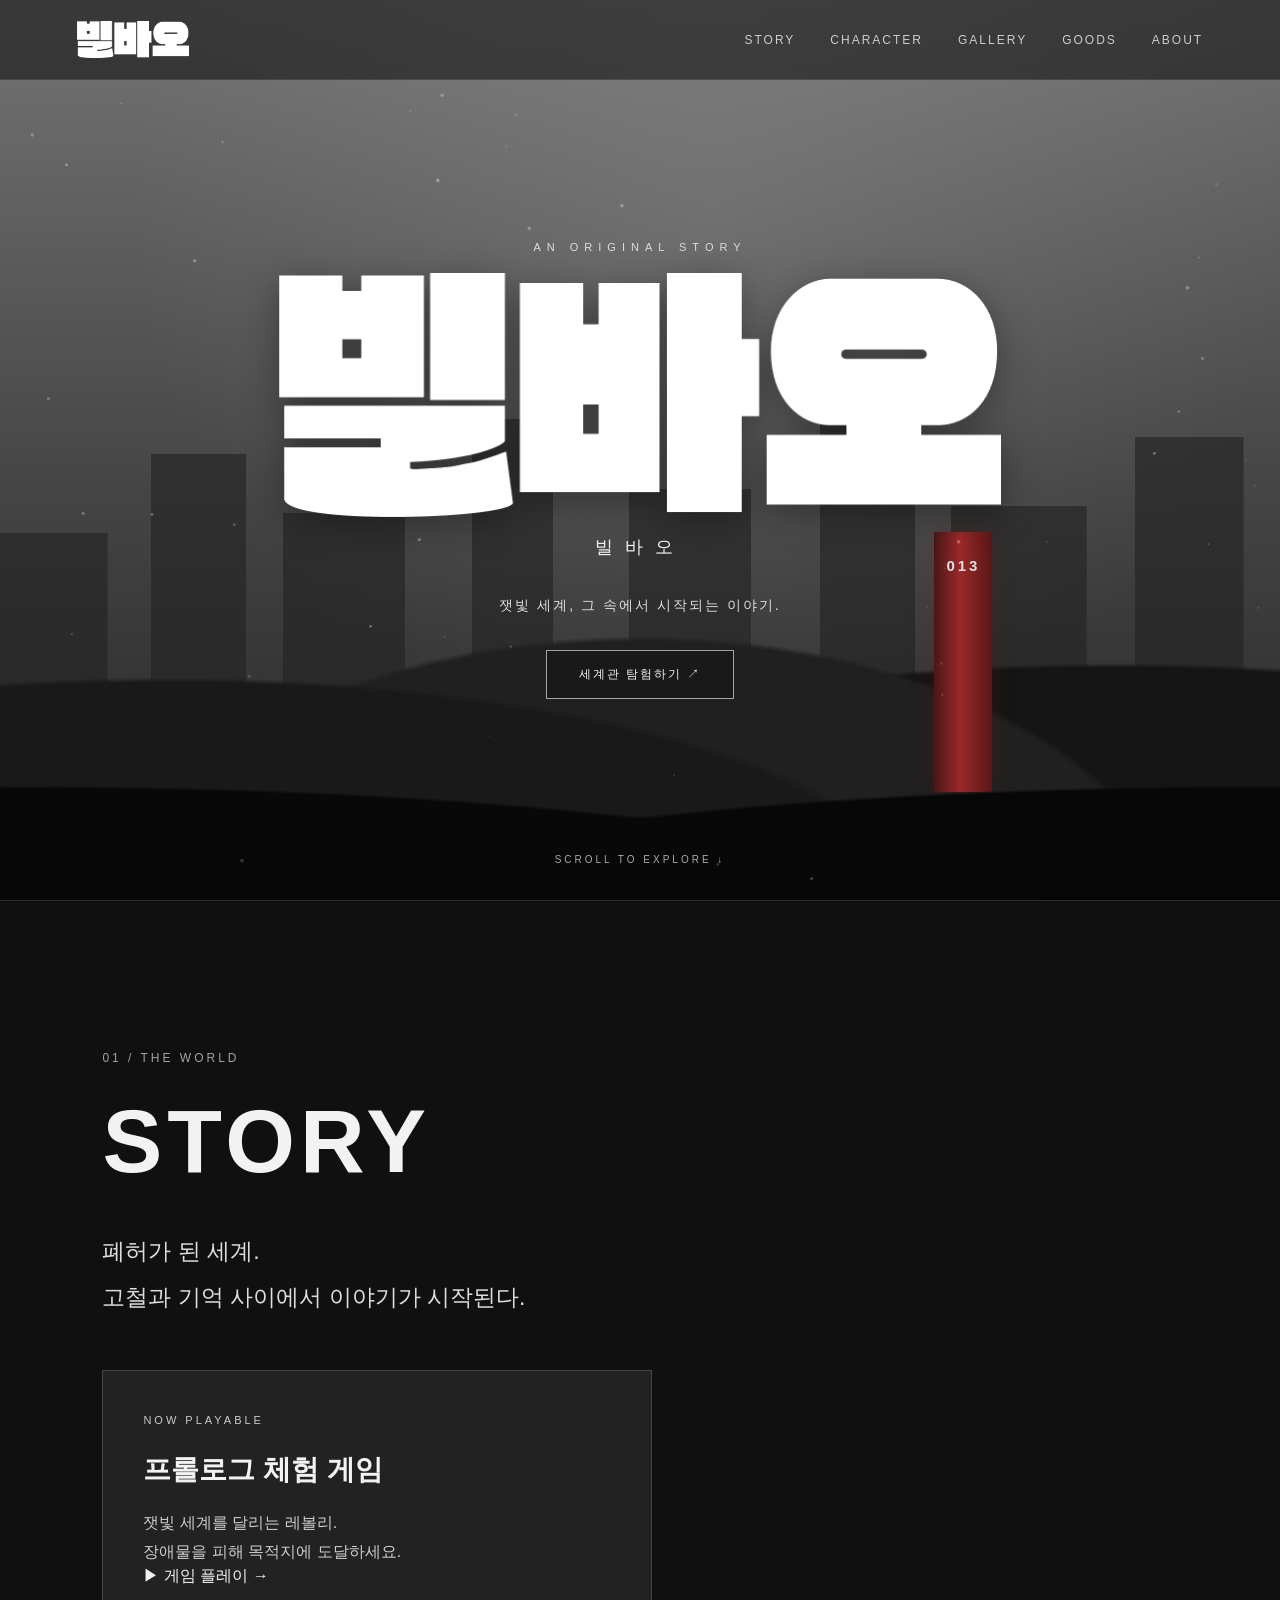
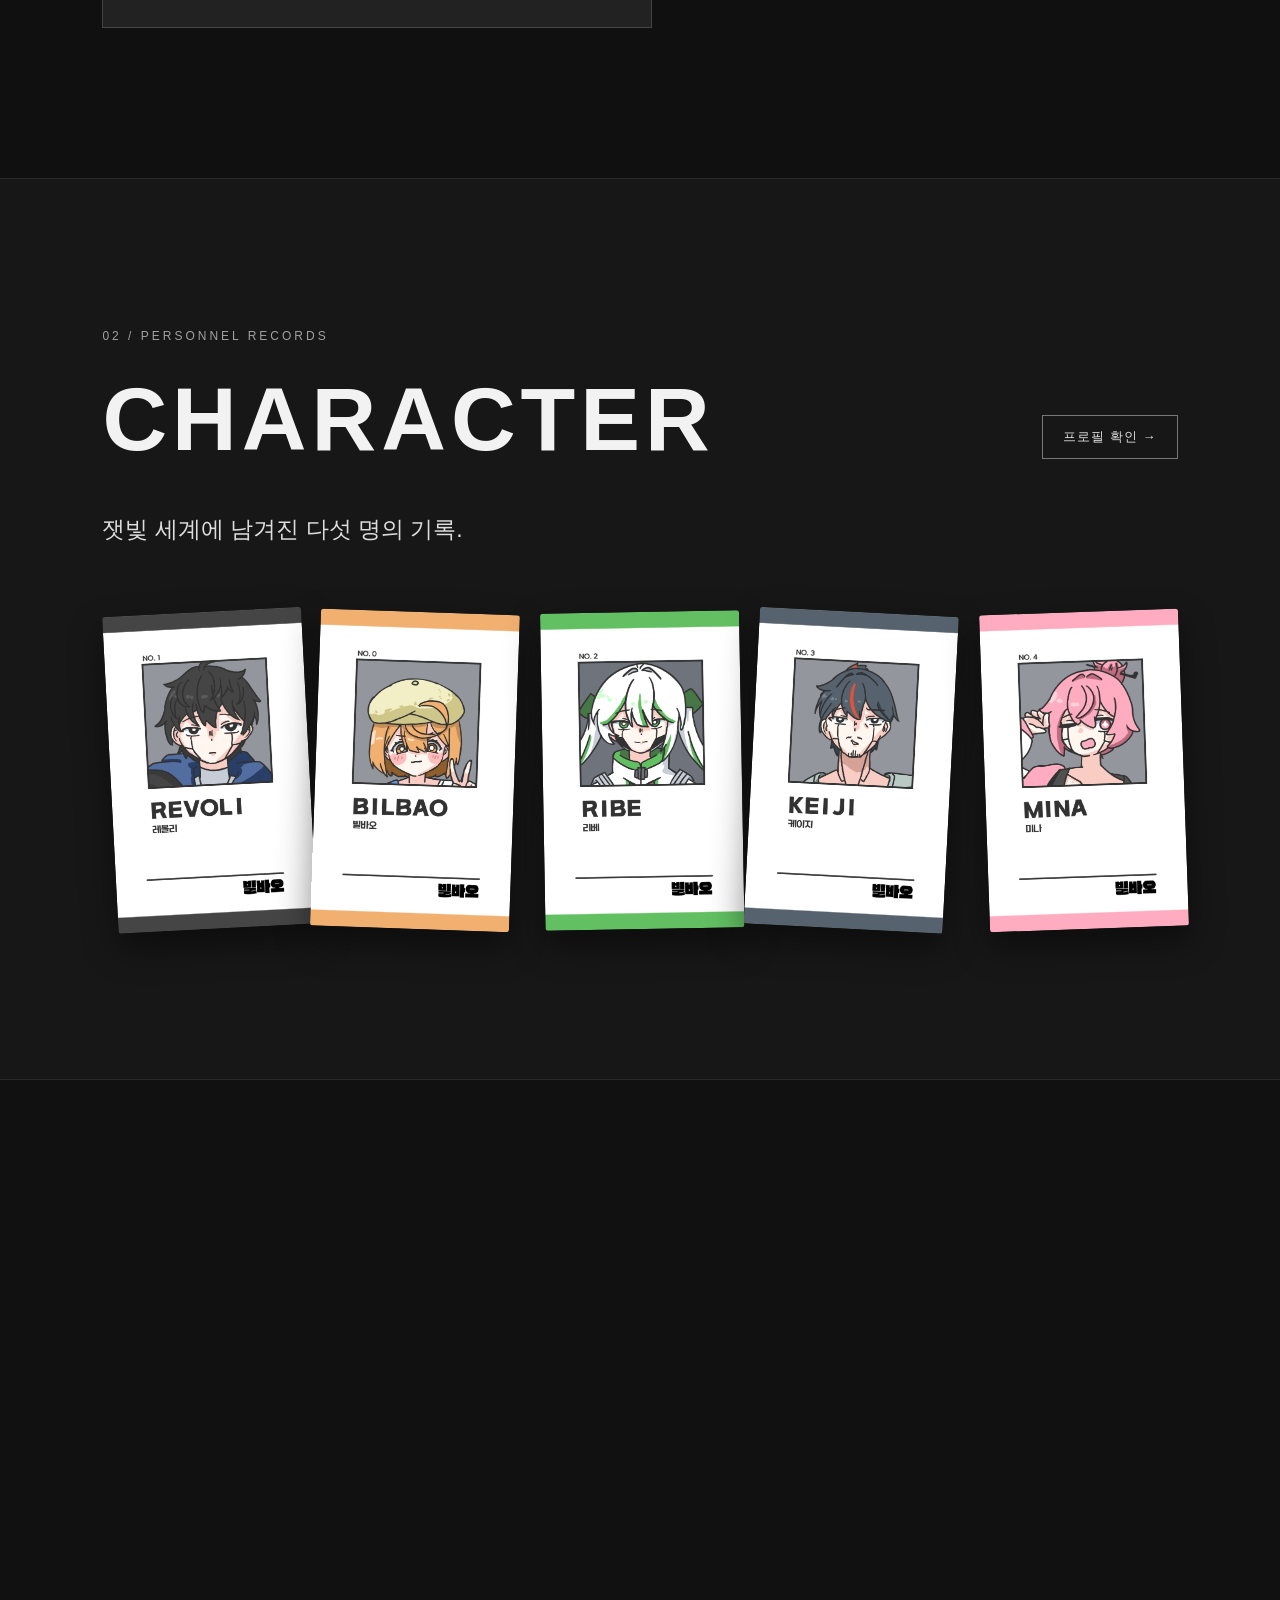
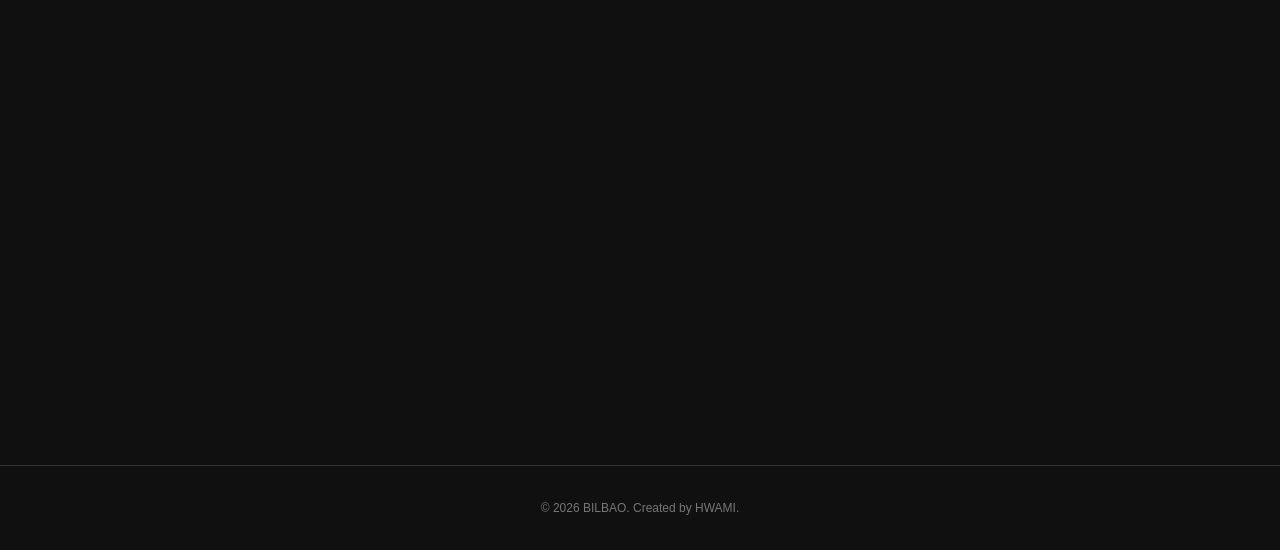
==== index.html @ 6eb41d46 "Update index.html" ====
<!DOCTYPE html>
<html lang="ko">

<head>
    <meta charset="UTF-8">
    <meta name="viewport" content="width=device-width, initial-scale=1.0">
    <meta name="theme-color" content="#111111">

    <title>BILBAO | 빌바오</title>
    <link rel="icon" type="image/png" href="./images/logo/bilbao-logo.png">

<link rel="stylesheet" href="./style.css?v=3">
    <script src="./script.js" defer></script>
</head>

<body>

    <!-- ========================================
         상단 메뉴
    ======================================== -->

    <header class="header">

        <a href="#home" class="header-logo">
    <img src="./images/logo/bilbao-logo.png" alt="BILBAO 로고">
</a>

        <button
            class="menu-toggle"
            type="button"
            aria-label="메뉴 열기"
            aria-expanded="false"
        >
            ☰
        </button>

        <nav class="navigation">
            <a href="#story">STORY</a>
            <a href="#character">CHARACTER</a>
            <a href="#gallery">GALLERY</a>
            <a href="#goods">GOODS</a>
            <a href="#about">ABOUT</a>
        </nav>

    </header>


    <main>

        <!-- ========================================
             HOME — 메인 화면
        ======================================== -->

        <section id="home" class="hero">

            <div class="hero-background">

                <!-- 부산 실루엣 -->
                <div class="layer layer-sky"></div>
                <div class="layer layer-city"></div>

                <!-- 고철장 -->
                <div class="layer layer-scrapyard"></div>

                <!-- 붉은 013 기둥 -->
                <div class="red-pillar">
                    <span>013</span>
                </div>

                <!-- 전경 -->
                <div class="layer layer-foreground"></div>

                <!-- 먼지 효과 -->
                <canvas id="dust-canvas"></canvas>

            </div>

            <div class="hero-content">

                <p class="hero-subtitle">
                    AN ORIGINAL STORY
                </p>

                <h1 class="hero-title">
    <img src="./images/logo/bilbao-logo.png" alt="BILBAO">
</h1>

                <p class="hero-korean">
                    빌바오
                </p>

                <p class="hero-description">
                    잿빛 세계, 그 속에서 시작되는 이야기.
                </p>

                <a href="#story" class="hero-button">
                    세계관 탐험하기 ↗
                </a>

            </div>

            <a href="#story" class="scroll-indicator">
                SCROLL TO EXPLORE ↓
            </a>

        </section>


        <!-- ========================================
             STORY — 세계관
        ======================================== -->

        <section id="story" class="content-section">

            <div class="section-inner">

                <p class="section-number">
                    01 / THE WORLD
                </p>

                <h2>STORY</h2>

                <p class="section-description">
                    폐허가 된 세계.<br>
                    고철과 기억 사이에서 이야기가 시작된다.
                </p>
<div class="feature-card">

    <p class="feature-label">
        NOW PLAYABLE
    </p>

    <h3>프롤로그 체험 게임</h3>

    <p>
        잿빛 세계를 달리는 레볼리.<br>
        장애물을 피해 목적지에 도달하세요.
    </p>

    <a href="./game.html" class="game-play-link">
        ▶ 게임 플레이 →
    </a>

</div>

            </div>

        </section>


        <!-- ========================================
             CHARACTER — 캐릭터 미리보기
        ======================================== -->

        <section
            id="character"
            class="content-section character-section"
        >

            <div class="section-inner">

                <p class="section-number">
                    02 / PERSONNEL RECORDS
                </p>

                <!-- 제목과 프로필 확인 버튼 -->
                <div class="character-title-row">

                    <h2>CHARACTER</h2>

                    <a
                        href="./character.html"
                        class="character-profile-link"
                    >
                        프로필 확인 →
                    </a>

                </div>

                <p class="section-description">
                    잿빛 세계에 남겨진 다섯 명의 기록.
                </p>


                <!-- 캐릭터 명찰 미리보기 -->
              <!-- 캐릭터 명찰 미리보기 -->
<div class="character-grid">

    <!-- 레볼리 -->
    <div class="id-card" data-character="revoli">
        <img
            src="./images/characters/1.jpg"
            alt="레볼리 명찰"
            loading="lazy"
        >
    </div>

    <!-- 빌바오 -->
    <div class="id-card" data-character="bilbao">
        <img
            src="./images/characters/0.jpg"
            alt="빌바오 명찰"
            loading="lazy"
        >
    </div>

    <!-- 리베 -->
    <div class="id-card" data-character="ribe">
        <img
            src="./images/characters/2.jpg"
            alt="리베 명찰"
            loading="lazy"
        >
    </div>

    <!-- 케이지 -->
    <div class="id-card" data-character="keiji">
        <img
            src="./images/characters/3.jpg"
            alt="케이지 명찰"
            loading="lazy"
        >
    </div>

    <!-- 미나 -->
    <div class="id-card" data-character="mina">
        <img
            src="./images/characters/4.jpg"
            alt="미나 명찰"
            loading="lazy"
        >
    </div>

</div>
            </div>

        </section>


        <!-- ========================================
             GALLERY — 갤러리
        ======================================== -->

      <!-- ========================================
     GALLERY — 갤러리 미리보기
======================================== -->

<section id="gallery" class="content-section gallery-section">

    <div class="section-inner">

        <p class="section-number">
            03 / ARTWORK
        </p>

        <!-- 제목과 이동 버튼 -->
        <div class="gallery-title-row">

            <h2>GALLERY</h2>

            <a href="./gallery.html" class="gallery-view-link">
                작품 감상 →
            </a>

        </div>

        <p class="section-description">
            잿빛 세계 속에 남겨진 순간들.
        </p>

        <!-- 작품 미리보기 -->
        <!-- 작품 미리보기 -->
<div class="gallery-preview-grid">

    <!-- 작품 1 : 프롤로그 -->
    <div class="gallery-preview-item">

       <div class="gallery-preview-image">
    <img
        src="./images/gallery/01.jpg"
        alt="고철 위에 피어난 꽃"
        loading="lazy"
    >
</div>

        <div class="gallery-preview-info">
            <span>01 / PROLOGUE</span>
            <h3>고철 위에 피어난 꽃</h3>
        </div>

    </div>

    <!-- 작품 2 : 4장 -->
    <div class="gallery-preview-item">

        <div class="gallery-preview-image">
            <img
                src="./images/gallery/05.jpg"
                alt="계획 그리고 파트너"
                loading="lazy"
            >
        </div>

        <div class="gallery-preview-info">
            <span>05 / CHAPTER 04</span>
            <h3>계획 그리고 파트너</h3>
        </div>

    </div>

    <!-- 작품 3 : 11장 -->
    <div class="gallery-preview-item">

        <div class="gallery-preview-image">
            <img
                src="./images/gallery/10.jpg"
                alt="앞을 향해 미래를 향해"
                loading="lazy"
            >
        </div>

        <div class="gallery-preview-info">
            <span>10 / ARTWORK 11</span>
            <h3>앞을 향해 미래를 향해</h3>
        </div>

    </div>

</div>

         </div>

</section>


        <!-- ========================================
             GOODS — 굿즈
        ======================================== -->

        <!-- ========================================
     GOODS — 굿즈 미리보기
======================================== -->

<section id="goods" class="content-section goods-section">

    <div class="section-inner">

        <p class="section-number">
            04 / OFFICIAL GOODS
        </p>

        <div class="goods-title-row">

            <h2>GOODS</h2>

            <a href="./goods.html" class="goods-view-link">
                굿즈 살펴보기 →
            </a>

        </div>

        <p class="section-description">
            빌바오의 이야기를 일상 속에서도.
        </p>

        <div class="goods-preview-grid">

            <!-- 엽서 -->
            <div class="goods-preview-item">

                <div class="goods-preview-image">
                    <span>POSTCARD</span>
                </div>

                <div class="goods-preview-info">
                    <span>GOODS 001</span>
                    <h3>일러스트 엽서</h3>
                </div>

            </div>

            <!-- 씰스티커 -->
            <div class="goods-preview-item">

                <div class="goods-preview-image">
                    <span>STICKER</span>
                </div>

                <div class="goods-preview-info">
                    <span>GOODS 002</span>
                    <h3>캐릭터 씰스티커</h3>
                </div>

            </div>

            <!-- 포토카드 -->
            <div class="goods-preview-item">

                <div class="goods-preview-image">
                    <span>PHOTOCARD</span>
                </div>

                <div class="goods-preview-info">
                    <span>GOODS 003</span>
                    <h3>빌바오 포토카드</h3>
                </div>

            </div>

        </div>

    </div>

</section>

        <!-- ========================================
             ABOUT — 작품 소개
        ======================================== -->

       <section id="about" class="content-section">
  <div class="section-inner">

    <p class="section-number">05 / ABOUT</p>

    <h2>ABOUT</h2>

    <p class="section-description">
      BILBAO — ORIGINAL STORY
    </p>

    <p>
      하나의 꿈에서 시작된 이야기.<br>
      《빌바오》의 탄생과 그 안에 담긴 이야기를 소개합니다.
    </p>

    <a href="./about.html" class="about-more-button">
      제작 이야기 확인 →
    </a>

  </div>
</section>

    </main>


    <!-- ========================================
         FOOTER
    ======================================== -->

    <footer class="footer">

        <p>
            © 2026 BILBAO. Created by HWAMI.
        </p>

    </footer>

</body>
</html>
---- style.css ----
/* =========================================
   BILBAO OFFICIAL WEBSITE
   STYLE.CSS
========================================= */

:root {
    --bg: #101010;
    --bg-light: #1c1c1c;
    --text: #f2f2f2;
    --muted: #a0a0a0;
    --accent: #a83232;
}

* {
    margin: 0;
    padding: 0;
    box-sizing: border-box;
}

html {
    scroll-behavior: smooth;
}

body {
    background: var(--bg);
    color: var(--text);
    font-family: "Noto Sans KR", Arial, sans-serif;
    overflow-x: hidden;
}

a {
    color: inherit;
    text-decoration: none;
}

button {
    font-family: inherit;
}

/* =========================================
   HEADER
========================================= */

.header {
    position: fixed;
    top: 0;
    left: 0;
    width: 100%;
    height: 80px;
    padding: 0 6%;
    display: flex;
    align-items: center;
    justify-content: space-between;
    z-index: 1000;
    background: rgba(10, 10, 10, 0.55);
    backdrop-filter: blur(12px);
    border-bottom: 1px solid rgba(255,255,255,0.08);
}

.header-logo {
    font-size: 24px;
    font-weight: 900;
    letter-spacing: 3px;
}

.navigation {
    display: flex;
    gap: 35px;
}

.navigation a {
    font-size: 12px;
    letter-spacing: 2px;
    color: #ccc;
    transition: color 0.3s;
}

.navigation a:hover {
    color: white;
}

.menu-toggle {
    display: none;
    background: none;
    border: none;
    color: white;
    font-size: 25px;
    cursor: pointer;
}

/* =========================================
   HERO
========================================= */

.hero {
    position: relative;
    width: 100%;
    min-height: 100vh;
    min-height: 100svh;
    display: flex;
    align-items: center;
    justify-content: center;
    overflow: hidden;
    isolation: isolate;
}

.hero-background {
    position: absolute;
    inset: 0;
    overflow: hidden;
    z-index: -1;
    background: linear-gradient(
        to bottom,
        #555 0%,
        #343434 45%,
        #111 100%
    );
}

.layer {
    position: absolute;
    inset: -3%;
    will-change: transform;
    pointer-events: none;
}

/* 하늘 */

.layer-sky {
    background:
        radial-gradient(
            ellipse at 55% 25%,
            rgba(210,210,210,0.15),
            transparent 55%
        ),
        linear-gradient(
            to bottom,
            #777 0%,
            #444 55%,
            #222 100%
        );
}

/* 부산 도시 실루엣 */

.layer-city {
    top: auto;
    height: 48%;
    bottom: 15%;
    opacity: 0.65;

    background:
        linear-gradient(#252525, #252525)
            3% 80% / 8% 42% no-repeat,
        linear-gradient(#252525, #252525)
            15% 80% / 7% 65% no-repeat,
        linear-gradient(#252525, #252525)
            26% 80% / 9% 48% no-repeat,
        linear-gradient(#252525, #252525)
            40% 80% / 6% 75% no-repeat,
        linear-gradient(#252525, #252525)
            54% 80% / 9% 55% no-repeat,
        linear-gradient(#252525, #252525)
            68% 80% / 7% 85% no-repeat,
        linear-gradient(#252525, #252525)
            81% 80% / 10% 50% no-repeat,
        linear-gradient(#252525, #252525)
            94% 80% / 8% 70% no-repeat;
}

/* 고철장 */

.layer-scrapyard {
    top: auto;
    height: 38%;
    bottom: 0;

    background:
        radial-gradient(
            ellipse at 15% 100%,
            #191919 0 45%,
            transparent 46%
        ),
        radial-gradient(
            ellipse at 50% 110%,
            #202020 0 55%,
            transparent 56%
        ),
        radial-gradient(
            ellipse at 85% 100%,
            #151515 0 48%,
            transparent 49%
        );
}

/* 붉은 013 기둥 */

.red-pillar {
    position: absolute;
    width: 58px;
    height: 260px;
    bottom: 12%;
    left: 73%;
    background: linear-gradient(
        90deg,
        #491717,
        #9b2929 45%,
        #5a1717
    );
    box-shadow: 0 0 25px rgba(140, 20, 20, 0.2);
    transform-origin: bottom center;
}

.red-pillar span {
    display: block;
    text-align: center;
    margin-top: 25px;
    color: #dedede;
    font-size: 15px;
    font-weight: 700;
    letter-spacing: 3px;
}

/* 전경 */

.layer-foreground {
    top: auto;
    height: 24%;
    bottom: -8%;

    background:
        radial-gradient(
            ellipse at 5% 100%,
            #080808 0 60%,
            transparent 61%
        ),
        radial-gradient(
            ellipse at 95% 100%,
            #070707 0 60%,
            transparent 61%
        );
}

/* 먼지 캔버스 */

#dust-canvas {
    position: absolute;
    inset: 0;
    width: 100%;
    height: 100%;
    pointer-events: none;
}

/* =========================================
   HERO CONTENT
========================================= */

.hero-content {
    position: relative;
    z-index: 10;
    text-align: center;
    padding: 100px 20px 60px;
    animation: fadeUp 1.5s ease both;
}

.hero-subtitle {
    font-size: 11px;
    letter-spacing: 6px;
    color: #ddd;
    margin-bottom: 20px;
}

.hero-content h1 {
    font-size: clamp(70px, 13vw, 190px);
    font-weight: 900;
    letter-spacing: 0.08em;
    line-height: 1;
    text-shadow: 0 10px 40px rgba(0,0,0,0.5);
}

.hero-korean {
    font-size: 18px;
    letter-spacing: 12px;
    margin-top: 18px;
}

.hero-description {
    font-size: 14px;
    color: #ddd;
    margin-top: 38px;
    letter-spacing: 2px;
}

.hero-button {
    display: inline-block;
    margin-top: 35px;
    padding: 15px 32px;
    border: 1px solid rgba(255,255,255,0.6);
    background: rgba(0,0,0,0.2);
    font-size: 12px;
    letter-spacing: 2px;
    transition: 0.3s;
}

.hero-button:hover {
    background: #eee;
    color: #111;
}

.scroll-indicator {
    position: absolute;
    bottom: 35px;
    left: 50%;
    transform: translateX(-50%);
    font-size: 10px;
    letter-spacing: 3px;
    color: #aaa;
    animation: float 2s ease-in-out infinite;
    white-space: nowrap;
}

/* =========================================
   CONTENT
========================================= */

.content-section {
    min-height: 85vh;
    padding: 150px 8%;
    border-top: 1px solid #292929;
    background: #101010;
}

.content-section:nth-child(odd) {
    background: #171717;
}

.section-inner {
    max-width: 1200px;
    margin: auto;
}

.section-number {
    font-size: 12px;
    letter-spacing: 3px;
    color: #a1a1a1;
    margin-bottom: 25px;
}

.content-section h2 {
    font-size: clamp(45px, 7vw, 100px);
    letter-spacing: 5px;
    margin-bottom: 35px;
}

.section-description {
    font-size: clamp(16px, 2vw, 23px);
    line-height: 2;
    color: #ddd;
    margin-bottom: 50px;
}

.feature-card {
    max-width: 550px;
    padding: 40px;
    background: #222;
    border: 1px solid #444;
}

.feature-label {
    font-size: 11px;
    letter-spacing: 3px;
    color: #aaa;
    margin-bottom: 20px;
}

.feature-card h3 {
    font-size: 28px;
    margin-bottom: 20px;
}

.feature-card p {
    line-height: 1.8;
    color: #ccc;
}

.feature-card button {
    margin-top: 25px;
    padding: 12px 30px;
    background: #555;
    border: none;
    color: #ccc;
}

/* =========================================
   FOOTER
========================================= */

.footer {
    padding: 35px;
    text-align: center;
    border-top: 1px solid #333;
    color: #777;
    font-size: 12px;
}

/* =========================================
   ANIMATION
========================================= */

@keyframes fadeUp {
    from {
        opacity: 0;
        transform: translateY(30px);
    }
    to {
        opacity: 1;
        transform: translateY(0);
    }
}

@keyframes float {
    0%, 100% {
        transform: translate(-50%, 0);
    }
    50% {
        transform: translate(-50%, -8px);
    }
}

/* =========================================
   MOBILE
========================================= */

@media (max-width: 768px) {

    .header {
        height: 65px;
        padding: 0 5%;
    }

    .header-logo {
        font-size: 20px;
    }

    .menu-toggle {
        display: block;
    }

    .navigation {
        display: none;
        position: absolute;
        top: 65px;
        left: 0;
        width: 100%;
        padding: 30px;
        background: rgba(10,10,10,0.97);
        flex-direction: column;
        gap: 25px;
    }

    .navigation.active {
        display: flex;
    }

    .hero-content h1 {
        font-size: clamp(48px, 15vw, 100px);
    }

    .hero-description {
        font-size: 12px;
        line-height: 1.8;
    }

    .red-pillar {
        left: 80%;
        height: 180px;
        width: 40px;
    }

    .content-section {
        padding: 110px 7%;
        min-height: 65vh;
    }

    .feature-card {
        padding: 25px;
    }
}

@media (prefers-reduced-motion: reduce) {
    html {
        scroll-behavior: auto;
    }

    .hero-content,
    .scroll-indicator {
        animation: none;
    }
}
/* =========================================
   SCROLL INTERACTION
========================================= */

.header {
    transition:
        background 0.4s ease,
        box-shadow 0.4s ease;
}

.header.scrolled {
    background: rgba(8, 8, 8, 0.92);
    box-shadow: 0 8px 30px rgba(0, 0, 0, 0.25);
}

.reveal {
    opacity: 0;
    transform: translateY(45px);
    transition:
        opacity 0.9s ease,
        transform 0.9s ease;
}

.reveal.visible {
    opacity: 1;
    transform: translateY(0);
}

@media (prefers-reduced-motion: reduce) {
    .reveal {
        opacity: 1;
        transform: none;
        transition: none;
    }
}
/* =========================================
   BILBAO CHARACTER ID CARDS
========================================= */

.character-section {
    background:
        radial-gradient(
            ellipse at 50% 30%,
            #252525 0%,
            #101010 75%
        );
}

/* 명찰 목록 */

.character-grid {
    display: grid;
    grid-template-columns: repeat(5, minmax(0, 1fr));
    gap: 20px;
    margin-top: 60px;
}

/* 개별 명찰 */

.id-card {
    position: relative;
    display: flex;
    flex-direction: column;
    align-items: stretch;
    text-align: left;

    min-width: 0;
    padding: 18px;

    color: #222;
    background: linear-gradient(
        145deg,
        #e0e0dc,
        #a8a8a5
    );

    border: 1px solid #777;
    border-radius: 8px;

    cursor: pointer;
    overflow: hidden;

    box-shadow:
        0 15px 35px rgba(0, 0, 0, 0.45);

    transition:
        transform 0.35s ease,
        box-shadow 0.35s ease;
}

/* 명찰 상단 구멍 */

.id-card::before {
    content: "";
    width: 42px;
    height: 7px;
    margin: 0 auto 20px;

    background: #555;
    border: 2px solid #888;
    border-radius: 10px;
}

/* 명찰에 미세한 스크래치 */

.id-card::after {
    content: "";
    position: absolute;
    inset: 0;

    background: repeating-linear-gradient(
        125deg,
        transparent 0 28px,
        rgba(0, 0, 0, 0.025) 29px,
        transparent 30px
    );

    pointer-events: none;
}

.id-card:hover {
    transform: translateY(-12px) rotate(-1deg);

    box-shadow:
        0 25px 50px rgba(0, 0, 0, 0.6);
}

.id-card:focus-visible {
    outline: 3px solid #c04a4a;
    outline-offset: 5px;
}

.card-number {
    font-size: 10px;
    font-weight: 700;
    letter-spacing: 2px;
    color: #555;
}

/* 증명사진 */

.card-photo {
    display: flex;
    align-items: center;
    justify-content: center;

    width: 100%;
    aspect-ratio: 4 / 5;
    margin: 15px 0;

    background: #777;
    border: 5px solid #eee;

    color: #ccc;
    font-size: 60px;
    font-weight: 900;
}

/* 캐릭터 이름 */

.card-name {
    font-size: clamp(15px, 1.7vw, 25px);
    font-weight: 900;
    letter-spacing: 1px;
}

.card-name-kr {
    margin-top: 5px;
    font-size: 12px;
    color: #555;
}

.card-bottom {
    display: block;
    margin-top: 25px;
    padding-top: 12px;

    border-top: 1px solid #888;

    font-size: 9px;
    font-weight: 700;
    letter-spacing: 1px;
    color: #555;
}

/* 캐릭터별 차이 */

.id-card[data-character="revoli"] {
    border-bottom: 5px solid #9b3030;
}

.id-card[data-character="bao"] {
    border-bottom: 5px solid #b78b50;
}

.id-card[data-character="ribe"] {
    border-bottom: 5px solid #7c658f;
}

.id-card[data-character="keiji"] {
    border-bottom: 5px solid #526f7a;
}

.id-card[data-character="yuri"] {
    border-bottom: 5px solid #64806b;
}

/* =========================================
   CHARACTER RECORD
========================================= */

.character-record {
    margin-top: 70px;
    padding: 35px;

    background: #d2d0c9;
    color: #242424;

    border: 1px solid #777;

    box-shadow:
        0 25px 60px rgba(0, 0, 0, 0.45);

    animation: recordOpen 0.45s ease both;
}

/* hidden 속성 유지 */

.character-record[hidden] {
    display: none;
}

.record-close {
    display: block;
    margin-left: auto;
    margin-bottom: 25px;

    background: none;
    border: none;

    color: #333;
    font-size: 11px;
    font-weight: 800;
    letter-spacing: 2px;

    cursor: pointer;
}

.record-layout {
    display: grid;
    grid-template-columns: 40% 1fr;
    gap: 45px;
    align-items: center;
}

.record-image {
    display: flex;
    align-items: center;
    justify-content: center;

    min-height: 420px;

    background: linear-gradient(
        135deg,
        #aaa,
        #777
    );

    border: 10px solid #eee;

    color: #ddd;
    font-size: 13px;
    letter-spacing: 3px;
}

.record-label {
    font-size: 11px;
    letter-spacing: 3px;
    color: #777;
}

.record-info h3 {
    margin-top: 20px;
    font-size: clamp(40px, 5vw, 75px);
    line-height: 1.1;
}

#record-name-kr {
    margin-top: 10px;
    font-size: 20px;
    color: #555;
}

.record-divider {
    height: 2px;
    background: #555;
    margin: 30px 0;
}

.record-field {
    display: flex;
    justify-content: space-between;
    gap: 20px;

    padding: 15px 0;
    border-bottom: 1px solid #aaa;
}

.record-field span {
    color: #666;
    font-size: 12px;
    letter-spacing: 2px;
}

.record-field strong {
    font-size: 13px;
}

.record-description {
    margin-top: 35px;
    line-height: 2;
    color: #444;
    font-size: 15px;
}

/* 등장 애니메이션 */

@keyframes recordOpen {
    from {
        opacity: 0;
        transform: translateY(25px);
    }

    to {
        opacity: 1;
        transform: translateY(0);
    }
}

/* =========================================
   RESPONSIVE
========================================= */

@media (max-width: 1100px) {
    .character-grid {
        grid-template-columns: repeat(3, minmax(0, 1fr));
    }
}

@media (max-width: 768px) {
    .character-grid {
        grid-template-columns: repeat(2, minmax(0, 1fr));
        gap: 12px;
    }

    .id-card {
        padding: 12px;
    }

    .card-photo {
        border-width: 3px;
    }

    .character-record {
        padding: 20px;
    }

    .record-layout {
        grid-template-columns: 1fr;
        gap: 25px;
    }

    .record-image {
        min-height: 300px;
    }
}

@media (prefers-reduced-motion: reduce) {
    .id-card,
    .character-record {
        animation: none;
        transition: none;
    }
}
/* ========================================
   CHARACTER PREVIEW — MAIN PAGE
======================================== */

/* 제목과 이동 버튼 */

.character-title-row {
    display: flex;
    justify-content: space-between;
    align-items: center;
    gap: 20px;
}

.character-profile-link {
    display: inline-flex;
    align-items: center;
    justify-content: center;

    flex-shrink: 0;

    padding: 12px 20px;

    color: #ddd;
    border: 1px solid #777;
    text-decoration: none;

    font-size: 13px;
    letter-spacing: 1px;

    transition:
        background 0.3s ease,
        color 0.3s ease,
        transform 0.3s ease;
}

.character-profile-link:hover {
    background: #ddd;
    color: #111;
    transform: translateX(5px);
}

.character-profile-link:focus-visible {
    outline: 2px solid #d55;
    outline-offset: 4px;
}

/* 명찰은 전시용 */

.character-section .id-card {
    cursor: default;
    user-select: none;
}

/* 마우스를 올리면 움찔 */

.character-section .id-card:hover {
    transform: translateY(-6px) rotate(-2deg);
}

/* 모바일 */

@media (max-width: 768px) {

    .character-title-row {
        flex-direction: column;
        align-items: flex-start;
    }

    .character-profile-link {
        align-self: flex-end;
    }

}

@media (prefers-reduced-motion: reduce) {
    .character-section .id-card:hover {
        transform: none;
    }
}
/* ========================================
   BILBAO GALLERY — MAIN PREVIEW
======================================== */

.gallery-section {
    background: #111;
}

/* 제목과 버튼 */

.gallery-title-row {
    display: flex;
    justify-content: space-between;
    align-items: center;
    gap: 20px;
}

.gallery-view-link {
    display: inline-flex;
    align-items: center;
    justify-content: center;
    flex-shrink: 0;

    padding: 12px 20px;

    color: #ddd;
    border: 1px solid #777;
    text-decoration: none;

    font-size: 13px;
    letter-spacing: 1px;

    transition:
        background 0.3s ease,
        color 0.3s ease,
        transform 0.3s ease;
}

.gallery-view-link:hover {
    background: #ddd;
    color: #111;
    transform: translateX(5px);
}

.gallery-view-link:focus-visible {
    outline: 2px solid #d55;
    outline-offset: 4px;
}

/* 작품 미리보기 목록 */

.gallery-preview-grid {
    display: grid;
    grid-template-columns: repeat(3, minmax(0, 1fr));
    gap: 25px;
    margin-top: 55px;
}

/* 개별 작품 */

.gallery-preview-item {
    min-width: 0;
}

.gallery-preview-image {
    position: relative;

    display: flex;
    align-items: center;
    justify-content: center;

    width: 100%;
    aspect-ratio: 4 / 3;

    overflow: hidden;

    background:
        linear-gradient(
            135deg,
            #353535,
            #191919
        );

    border: 1px solid #555;

    transition:
        transform 0.4s ease,
        border-color 0.4s ease;
}

.gallery-preview-image span {
    color: #777;
    font-size: 12px;
    font-weight: bold;
    letter-spacing: 4px;

    transition: transform 0.4s ease;
}

/* 마우스 오버 */

.gallery-preview-item:hover .gallery-preview-image {
    transform: translateY(-6px);
    border-color: #aaa;
}

.gallery-preview-item:hover .gallery-preview-image span {
    transform: scale(1.08);
}

/* 작품 정보 */

.gallery-preview-info {
    padding-top: 20px;
}

.gallery-preview-info span {
    color: #888;
    font-size: 10px;
    letter-spacing: 2px;
}

.gallery-preview-info h3 {
    margin-top: 10px;
    color: #eee;
    font-size: 20px;
    font-weight: 600;
}

/* 태블릿 */

@media (max-width: 900px) {
    .gallery-preview-grid {
        gap: 15px;
    }

    .gallery-preview-info h3 {
        font-size: 17px;
    }
}

/* 모바일 */

@media (max-width: 768px) {

    .gallery-title-row {
        flex-direction: column;
        align-items: flex-start;
    }

    .gallery-view-link {
        align-self: flex-end;
    }

    .gallery-preview-grid {
        grid-template-columns: 1fr;
        gap: 35px;
    }

    .gallery-preview-image {
        aspect-ratio: 16 / 10;
    }

}

@media (prefers-reduced-motion: reduce) {
    .gallery-preview-image,
    .gallery-preview-image span {
        transition: none;
    }

    .gallery-preview-item:hover .gallery-preview-image {
        transform: none;
    }
}
/* ========================================
   BILBAO GOODS — MAIN PREVIEW
======================================== */

.goods-section {
    background: #151515;
}

/* 제목과 이동 버튼 */

.goods-title-row {
    display: flex;
    justify-content: space-between;
    align-items: center;
    gap: 20px;
}

.goods-view-link {
    display: inline-flex;
    align-items: center;
    justify-content: center;
    flex-shrink: 0;

    padding: 12px 20px;

    color: #ddd;
    border: 1px solid #777;
    text-decoration: none;

    font-size: 13px;
    letter-spacing: 1px;

    transition:
        background 0.3s ease,
        color 0.3s ease,
        transform 0.3s ease;
}

.goods-view-link:hover {
    background: #ddd;
    color: #111;
    transform: translateX(5px);
}

.goods-view-link:focus-visible {
    outline: 2px solid #d55;
    outline-offset: 4px;
}

/* 굿즈 미리보기 */

.goods-preview-grid {
    display: grid;
    grid-template-columns: repeat(3, minmax(0, 1fr));

    gap: 25px;
    margin-top: 55px;
}

.goods-preview-item {
    min-width: 0;
}

/* 굿즈 이미지 영역 */

.goods-preview-image {
    position: relative;

    display: flex;
    align-items: center;
    justify-content: center;

    width: 100%;
    aspect-ratio: 4 / 3;

    overflow: hidden;

    background:
        linear-gradient(
            145deg,
            #49443e,
            #292725 65%,
            #1d1c1b
        );

    border: 1px solid #615b54;

    box-shadow:
        inset 0 0 35px rgba(0, 0, 0, 0.25);

    transition:
        transform 0.35s ease,
        border-color 0.35s ease;
}

.goods-preview-image span {
    color: #aaa39a;
    font-size: 12px;
    font-weight: bold;
    letter-spacing: 3px;
}

/* 마우스 오버 */

.goods-preview-item:hover .goods-preview-image {
    transform: translateY(-6px);
    border-color: #b4a89a;
}

/* 굿즈 이름 */

.goods-preview-info {
    padding-top: 20px;
}

.goods-preview-info span {
    color: #888;
    font-size: 10px;
    letter-spacing: 2px;
}

.goods-preview-info h3 {
    margin-top: 10px;

    color: #eee;
    font-size: 20px;
    font-weight: 600;
}

/* 모바일 */

@media (max-width: 768px) {

    .goods-title-row {
        flex-direction: column;
        align-items: flex-start;
    }

    .goods-view-link {
        align-self: flex-end;
    }

    .goods-preview-grid {
        grid-template-columns: 1fr;
        gap: 35px;
    }

    .goods-preview-image {
        aspect-ratio: 16 / 10;
    }

}

@media (prefers-reduced-motion: reduce) {

    .goods-preview-image {
        transition: none;
    }

    .goods-preview-item:hover .goods-preview-image {
        transform: none;
    }

}
/* ========================================
   BILBAO CHARACTER — REAL ID CARDS
======================================== */

/* 실제 명찰 이미지 적용 */
.character-section .id-card {
    display: block;
    padding: 0;
    background: transparent;
    border: none;
    border-radius: 0;
    overflow: visible;
    cursor: default;
    transform-origin: center top;
}

/* 기존 가짜 명찰 구멍과 질감 제거 */
.character-section .id-card::before,
.character-section .id-card::after {
    display: none;
}

/* 명찰 이미지 */
.character-section .id-card img {
    display: block;
    width: 100%;
    height: auto;
    border-radius: 3px;
    pointer-events: none;
}

/* 게시판에 붙인 듯한 배치 */
.character-section .id-card:nth-child(1) {
    transform: rotate(-3deg);
}

.character-section .id-card:nth-child(2) {
    transform: rotate(2deg);
}

.character-section .id-card:nth-child(3) {
    transform: rotate(-1deg);
}

.character-section .id-card:nth-child(4) {
    transform: rotate(3deg);
}

.character-section .id-card:nth-child(5) {
    transform: rotate(-2deg);
}

/* 마우스를 올리면 살짝 움찔 */
.character-section .id-card:hover {
    transform: translateY(-8px) rotate(0deg);
    box-shadow: 0 22px 45px rgba(0, 0, 0, 0.65);
}

/* 모바일 */
@media (max-width: 768px) {
    .character-section .character-grid {
        gap: 18px;
    }
}

/* 움직임 최소화 설정 */
@media (prefers-reduced-motion: reduce) {
    .character-section .id-card,
    .character-section .id-card:hover {
        transform: none;
    }
}
/* ========================================
   BILBAO — MAIN GALLERY IMAGES
======================================== */

/* 갤러리 이미지 영역 */
.gallery-section .gallery-preview-image {
    aspect-ratio: 4 / 3;
    overflow: hidden;
    background: #222;
}

/* 실제 삽화 */
.gallery-section .gallery-preview-image img {
    display: block;
    width: 100%;
    height: 100%;
    object-fit: cover;
    object-position: center;
    transition: transform 0.4s ease;
}

/* 마우스를 올리면 살짝 확대 */
@media (hover: hover) {
    .gallery-section .gallery-preview-item:hover img {
        transform: scale(1.05);
    }
}

/* 모바일 */
@media (max-width: 768px) {
    .gallery-section .gallery-preview-image {
        aspect-ratio: 4 / 3;
    }
}

/* 움직임 최소화 설정 */
@media (prefers-reduced-motion: reduce) {
    .gallery-section .gallery-preview-image img {
        transition: none;
    }
}
.gallery-preview-image {
    cursor: pointer;
}
/* ABOUT 상세 페이지 버튼 */

#about .about-more-button {
    display: inline-flex;
    align-items: center;
    justify-content: center;

    margin-top: 30px;
    padding: 14px 26px;

    border: 1px solid rgba(255, 255, 255, 0.6);

    color: #fff;
    font-size: 13px;
    font-weight: 700;
    letter-spacing: 1px;
    text-decoration: none;

    transition: 0.3s ease;
}

#about .about-more-button:hover {
    background: #f0ece5;
    border-color: #f0ece5;
    color: #171717;
    transform: translateY(-3px);
}
/* ========================================
   HOME — HEADER LOGO
======================================== */

.header-logo {
    display: flex;
    align-items: center;
    flex-shrink: 0;
}

.header-logo img {
    display: block;
    width: auto;
    height: 38px;
    max-width: 180px;
    object-fit: contain;
}

@media (max-width: 768px) {
    .header-logo img {
        height: 30px;
        max-width: 140px;
    }
}
/* 메인 화면 중앙 로고 */

.hero-title {
    width: 100%;
    margin: 0;
    display: flex;
    justify-content: center;
    align-items: center;
}

.hero-title img {
    display: block;
    width: 85%;
    max-width: 850px;
    height: auto;
    object-fit: contain;

    filter: drop-shadow(0 8px 18px rgba(0, 0, 0, 0.35));
}

@media (max-width: 768px) {
    .hero-title img {
        width: 92%;
    }
}
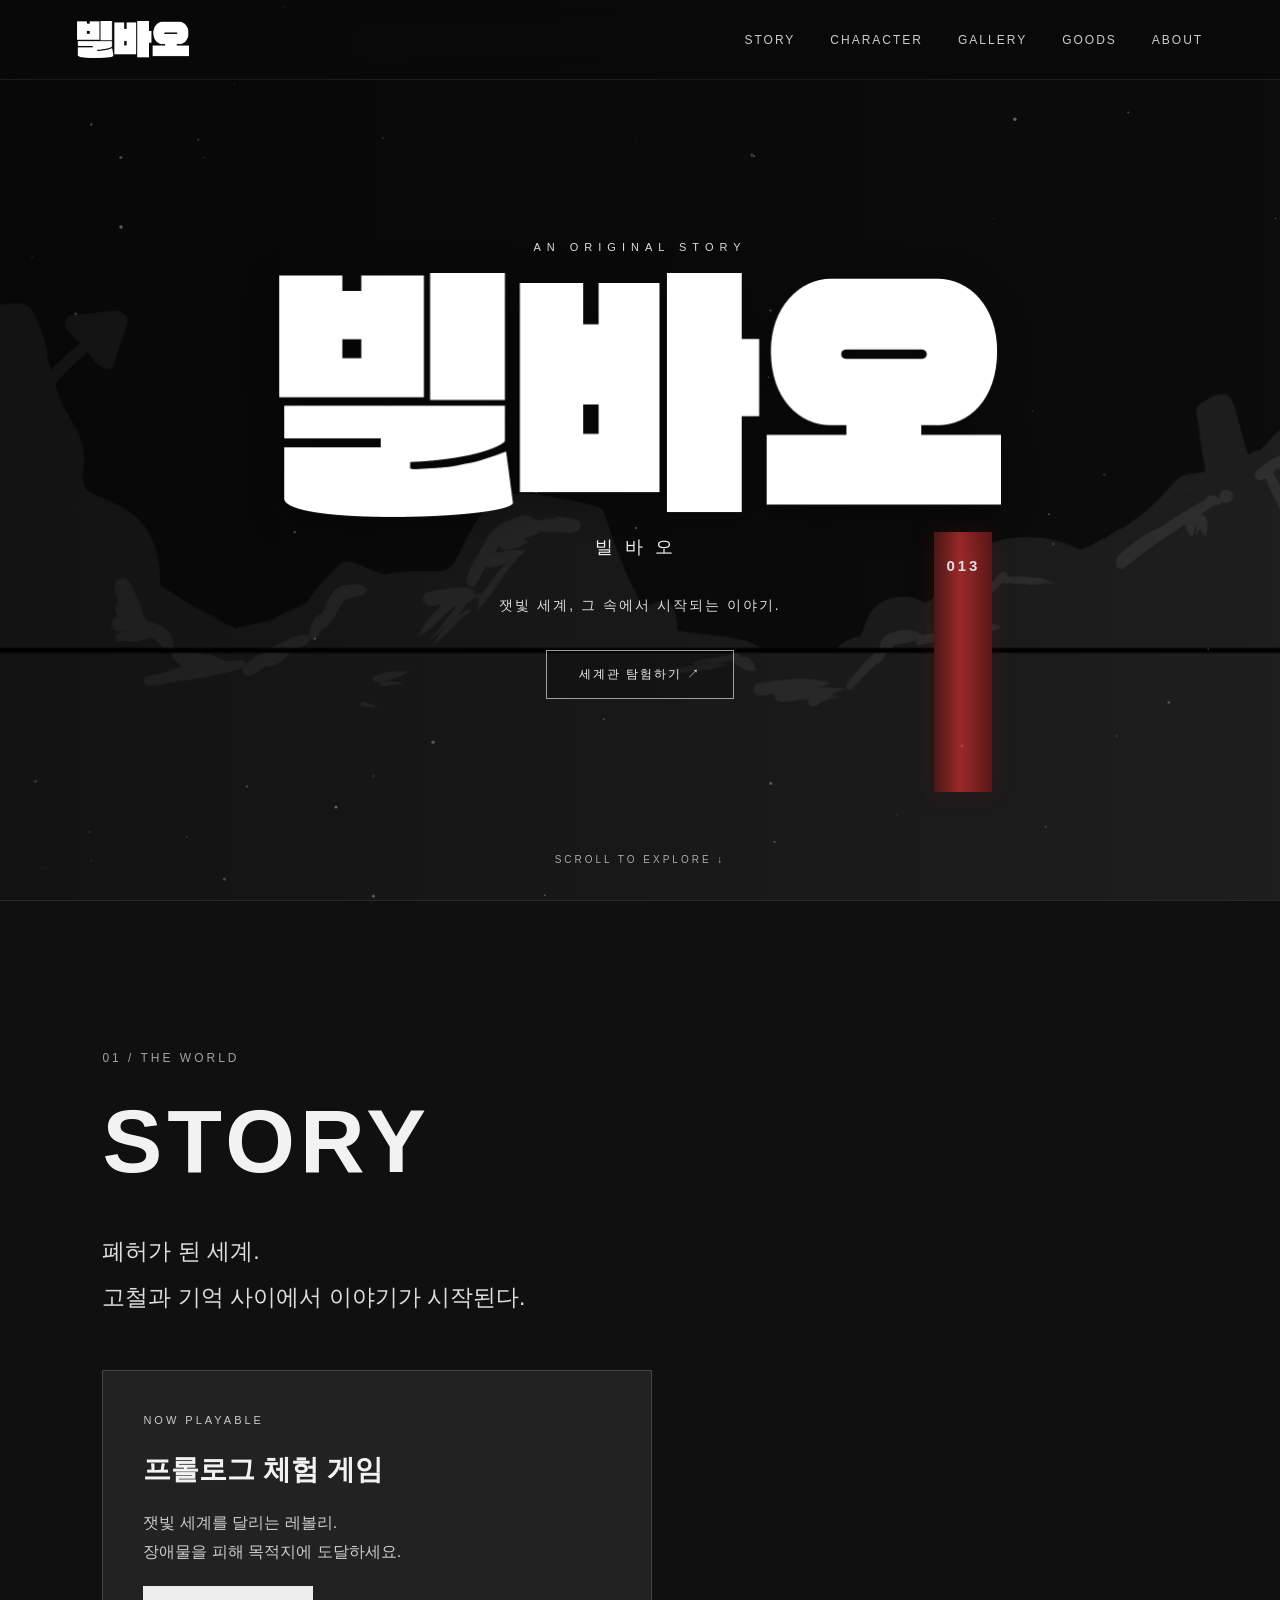
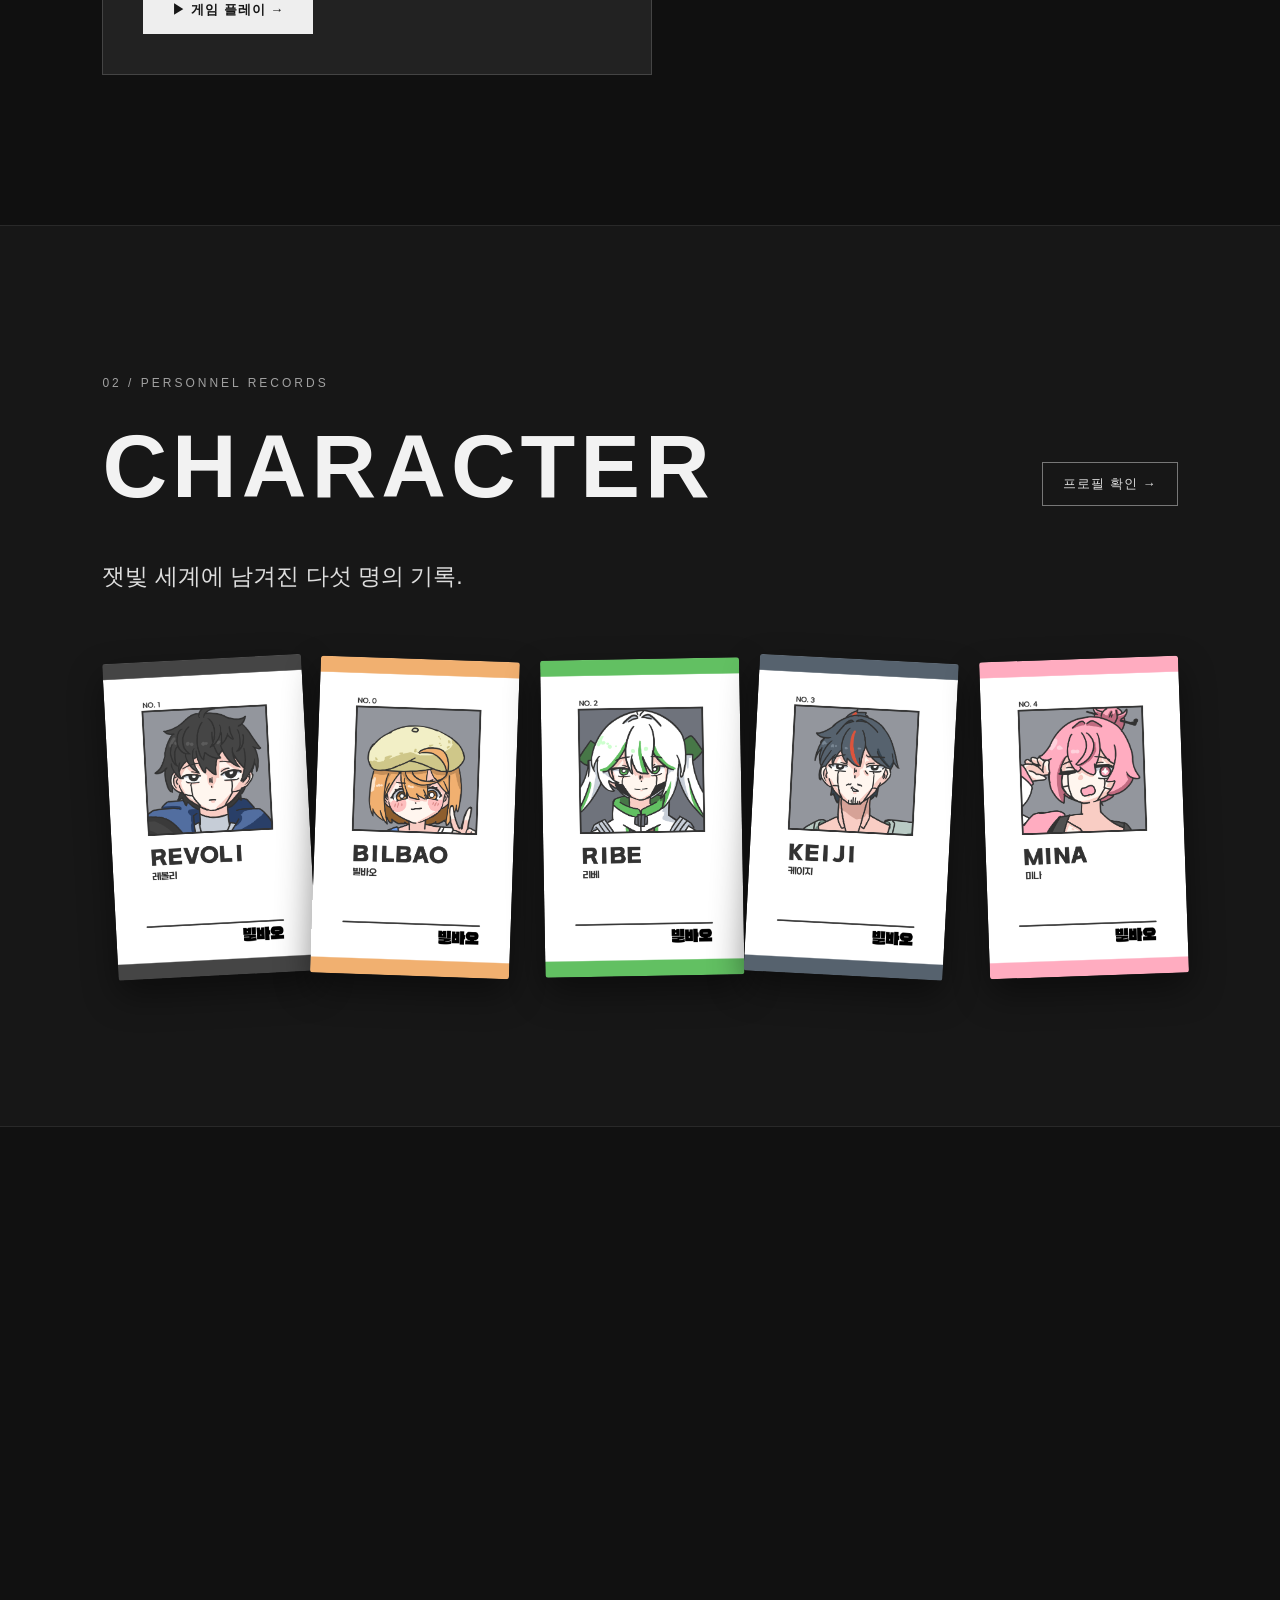
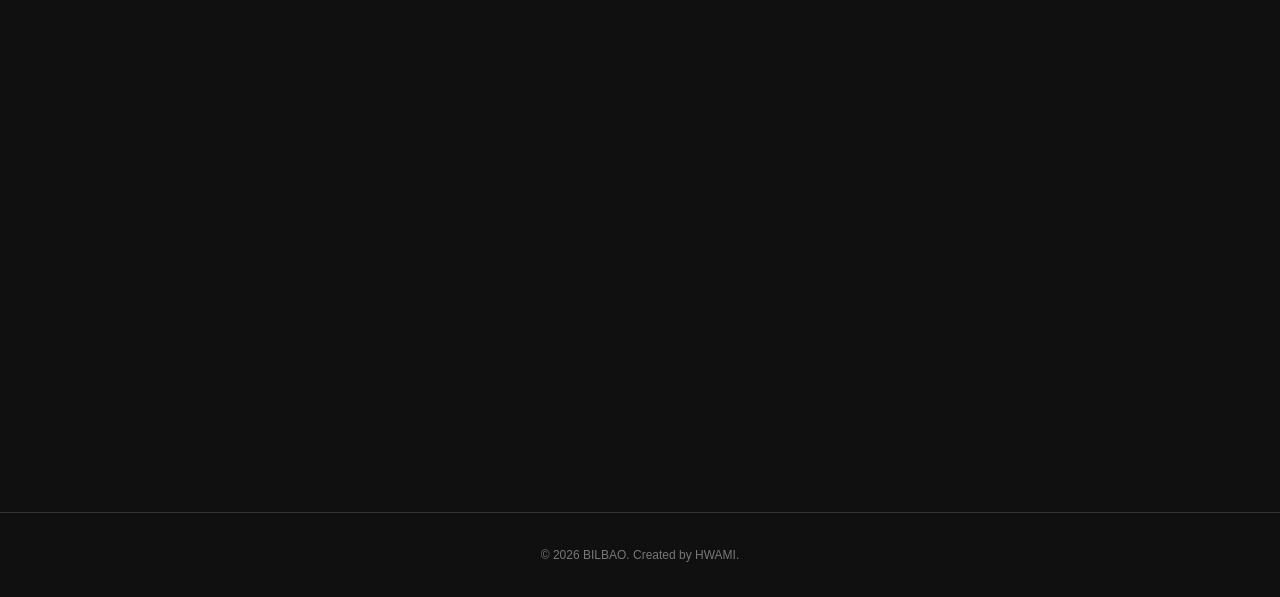
==== commit fa2ca475: "Update index.html" ====
--- a/index.html
+++ b/index.html
@@ -1,3 +1,4 @@
+
 <!DOCTYPE html>
 <html lang="ko">
 
@@ -11,6 +12,22 @@
 
 <link rel="stylesheet" href="./style.css?v=3">
     <script src="./script.js" defer></script>
+    <!-- HOME 배경: 미니게임 고철산 이미지 적용 (기존 style.css 유지) -->
+    <style>
+      #home .hero-background {
+        background-image: linear-gradient(90deg, rgba(0,0,0,.55), rgba(0,0,0,.28)), url("./images/game/background/scrapyard.png") !important;
+        background-position: center center !important;
+        background-size: cover !important;
+        background-repeat: no-repeat !important;
+      }
+      /* 기존 배경 실루엣 레이어만 숨기고, 013 기둥과 먼지 효과는 유지 */
+      #home .hero-background > .layer { display: none !important; }
+      #home .hero-content { position: relative; z-index: 2; }
+      @media (max-width: 768px) {
+        #home .hero-background { background-position: 54% center !important; }
+      }
+    </style>
+
 </head>
 
 <body>
--- a/style.css
+++ b/style.css
@@ -1491,3 +1491,39 @@
         width: 92%;
     }
 }
+/* ========================================
+   STORY — GAME PLAY BUTTON
+======================================== */
+
+.game-play-link {
+    display: inline-flex;
+    align-items: center;
+    justify-content: center;
+
+    min-height: 48px;
+    margin-top: 20px;
+    padding: 12px 28px;
+
+    background: #eeeeee;
+    border: 1px solid #eeeeee;
+
+    color: #171717;
+    font-size: 13px;
+    font-weight: 800;
+    letter-spacing: 1px;
+    text-decoration: none;
+
+    transition: all 0.2s ease;
+}
+
+.game-play-link:hover {
+    background: #b74949;
+    border-color: #b74949;
+    color: #ffffff;
+    transform: translateY(-2px);
+}
+
+.game-play-link:focus-visible {
+    outline: 3px solid #d16a6a;
+    outline-offset: 4px;
+}
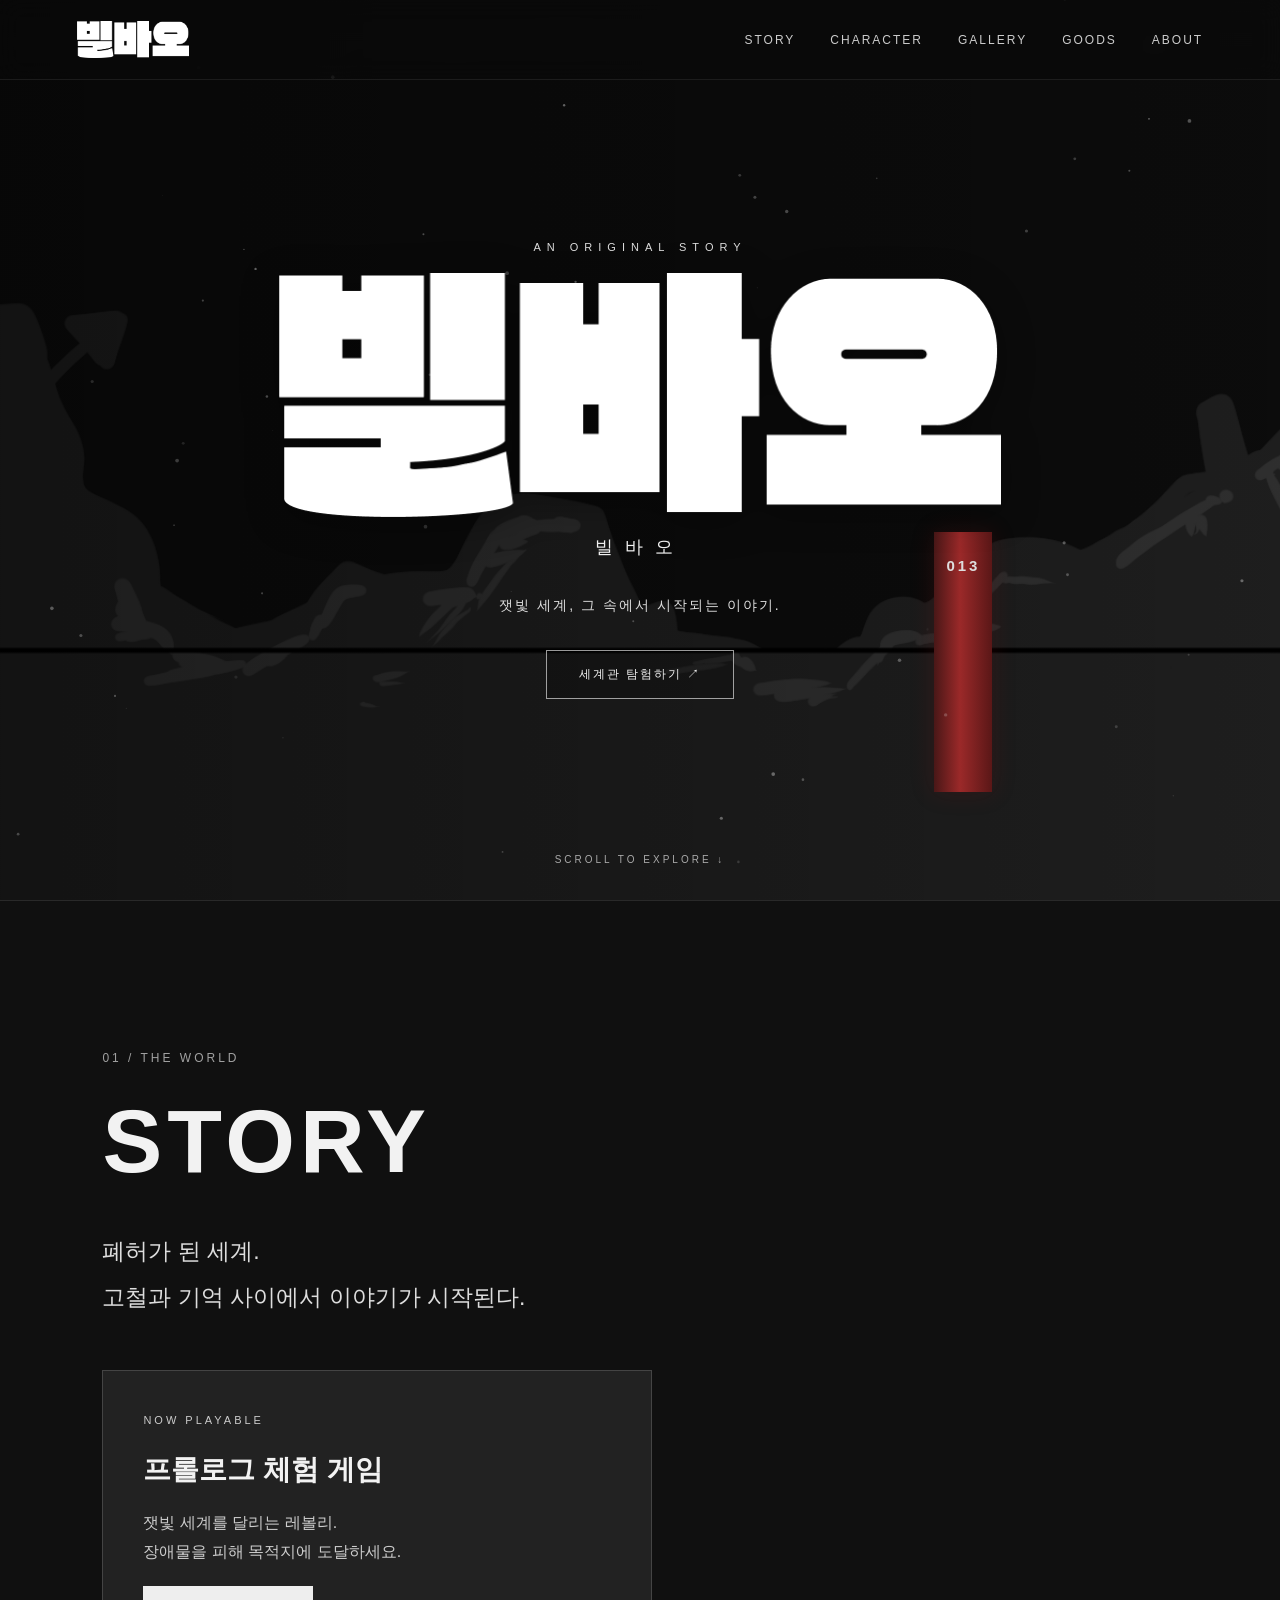
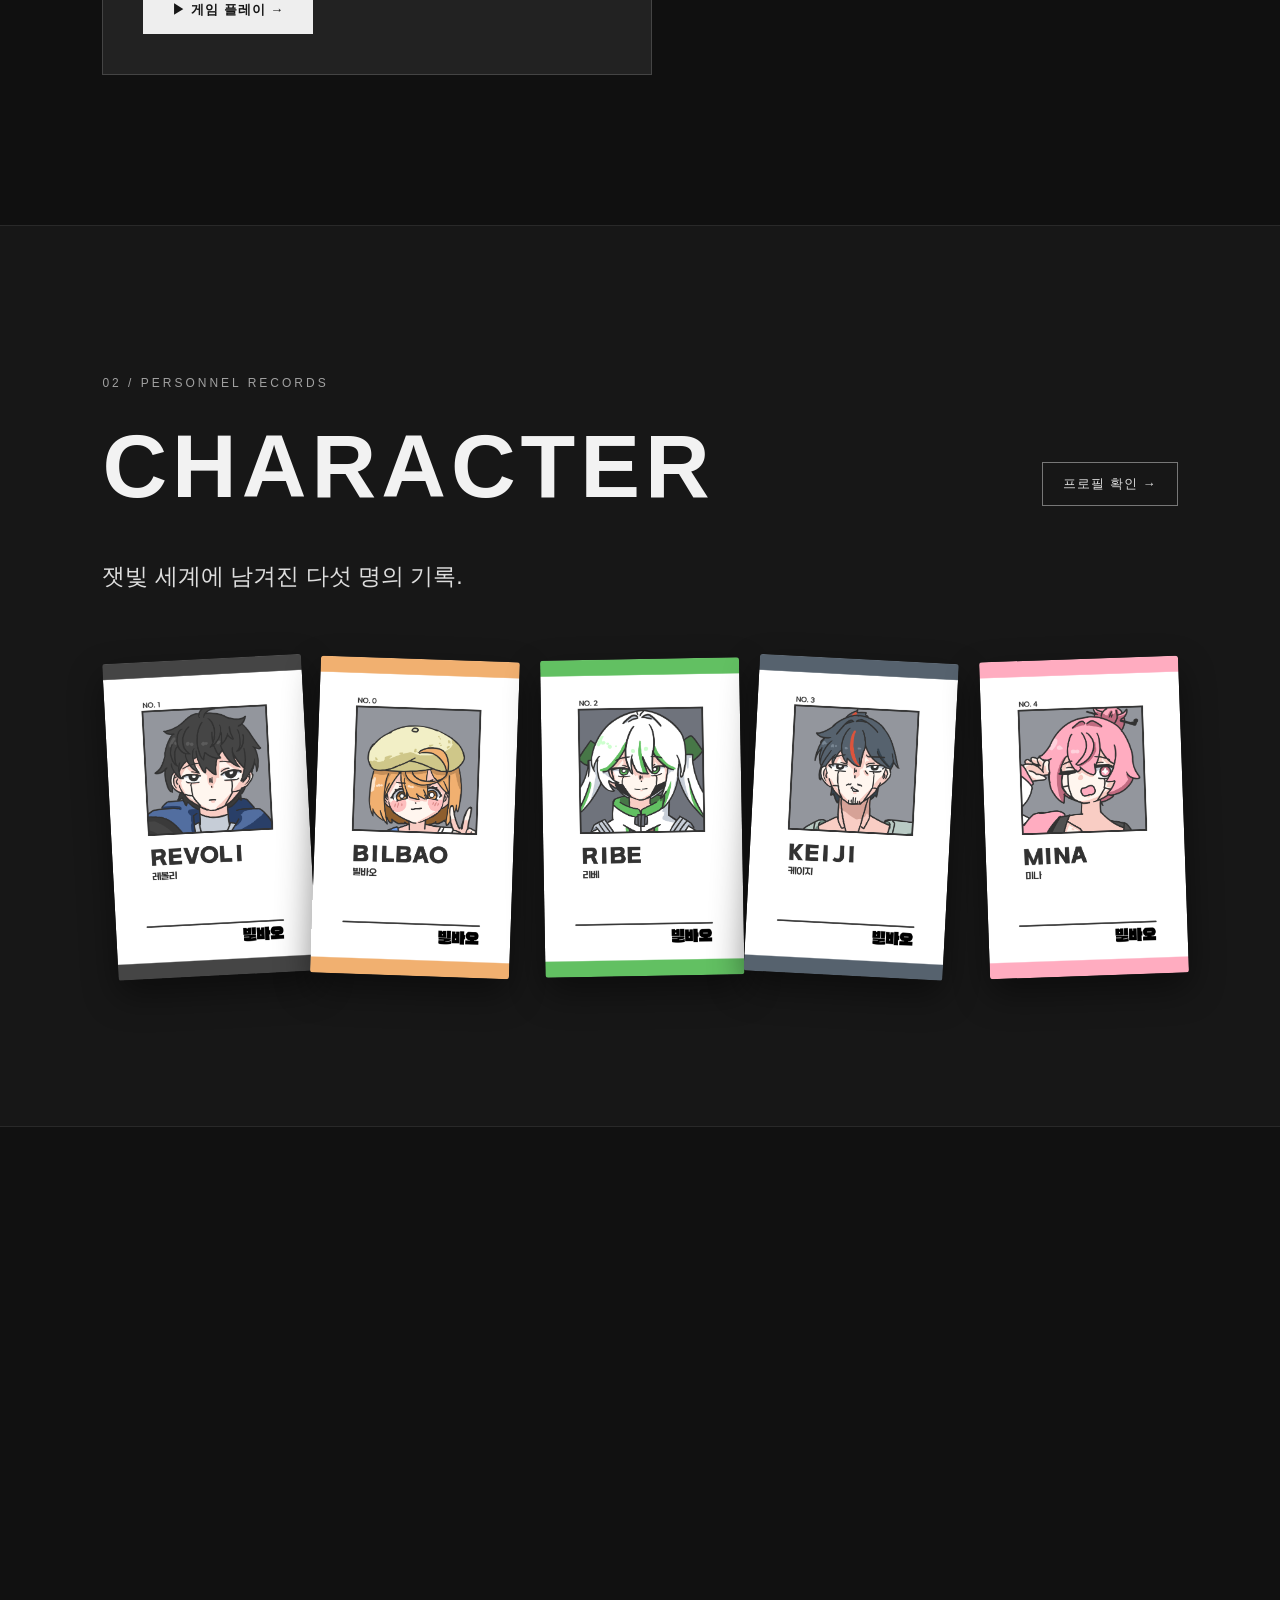
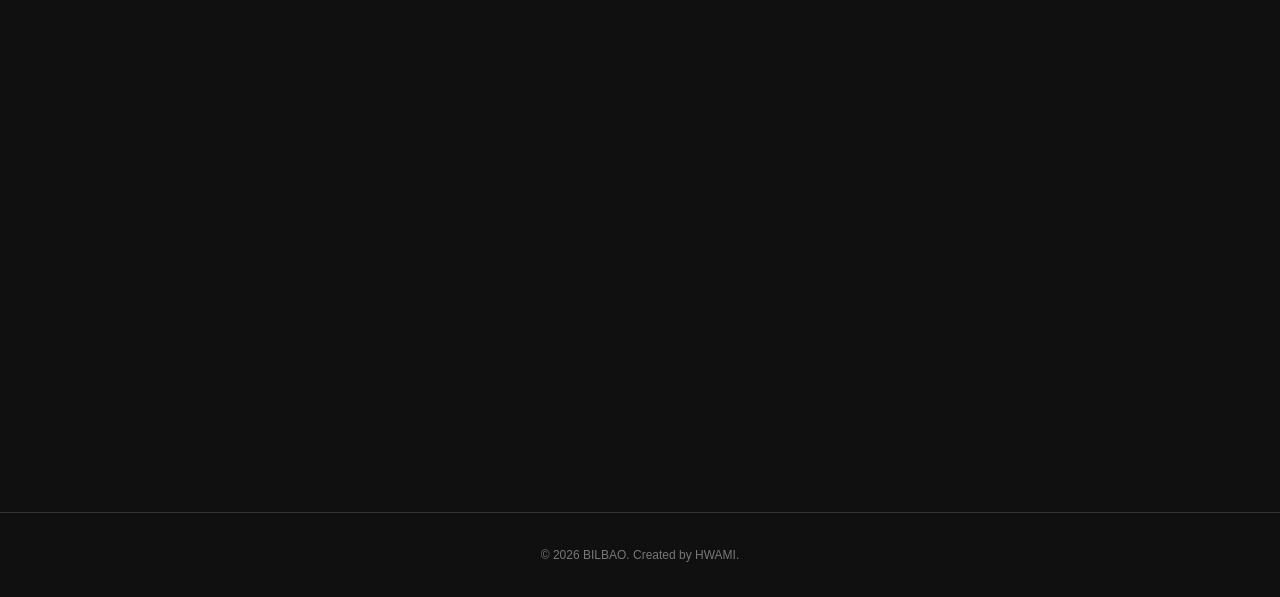
==== commit da5d5e7a: "Update index.html" ====
--- a/index.html
+++ b/index.html
@@ -384,44 +384,35 @@
 
             <!-- 엽서 -->
             <div class="goods-preview-item">
-
                 <div class="goods-preview-image">
-                    <span>POSTCARD</span>
-                </div>
-
+                    <img src="./images/goods/postcard.png" alt="빌바오 일러스트 엽서 8장 세트" loading="lazy">
+                </div>
                 <div class="goods-preview-info">
                     <span>GOODS 001</span>
                     <h3>일러스트 엽서</h3>
                 </div>
-
-            </div>
-
-            <!-- 씰스티커 -->
+            </div>
+
+            <!-- 일반 포토카드 -->
             <div class="goods-preview-item">
-
                 <div class="goods-preview-image">
-                    <span>STICKER</span>
-                </div>
-
+                    <img src="./images/goods/namecard.png" alt="빌바오 일반 포토카드 5장 세트" loading="lazy">
+                </div>
                 <div class="goods-preview-info">
                     <span>GOODS 002</span>
-                    <h3>캐릭터 씰스티커</h3>
-                </div>
-
-            </div>
-
-            <!-- 포토카드 -->
+                    <h3>캐릭터 포토카드</h3>
+                </div>
+            </div>
+
+            <!-- 투명 포토카드 -->
             <div class="goods-preview-item">
-
                 <div class="goods-preview-image">
-                    <span>PHOTOCARD</span>
-                </div>
-
+                    <img src="./images/goods/transparent-photocard.png" alt="빌바오 투명 포토카드 5장 세트" loading="lazy">
+                </div>
                 <div class="goods-preview-info">
                     <span>GOODS 003</span>
-                    <h3>빌바오 포토카드</h3>
-                </div>
-
+                    <h3>투명 포토카드</h3>
+                </div>
             </div>
 
         </div>
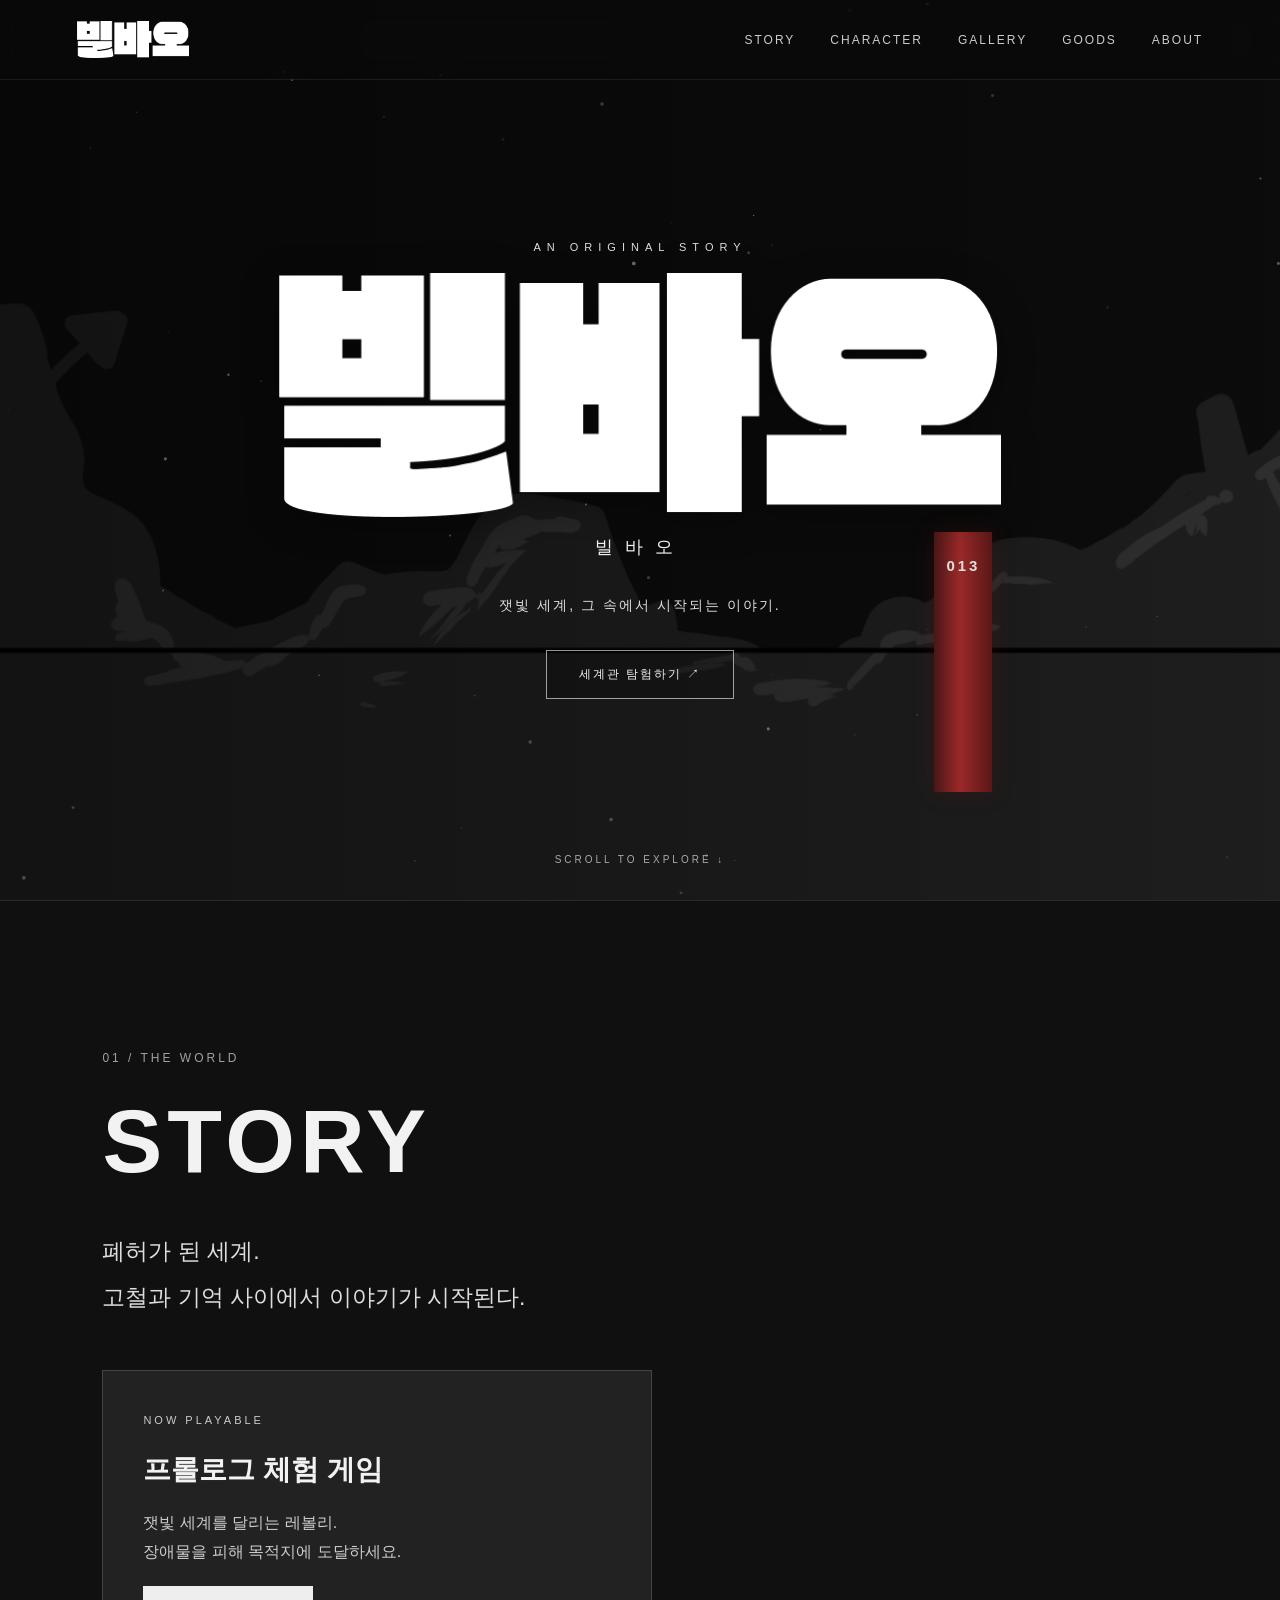
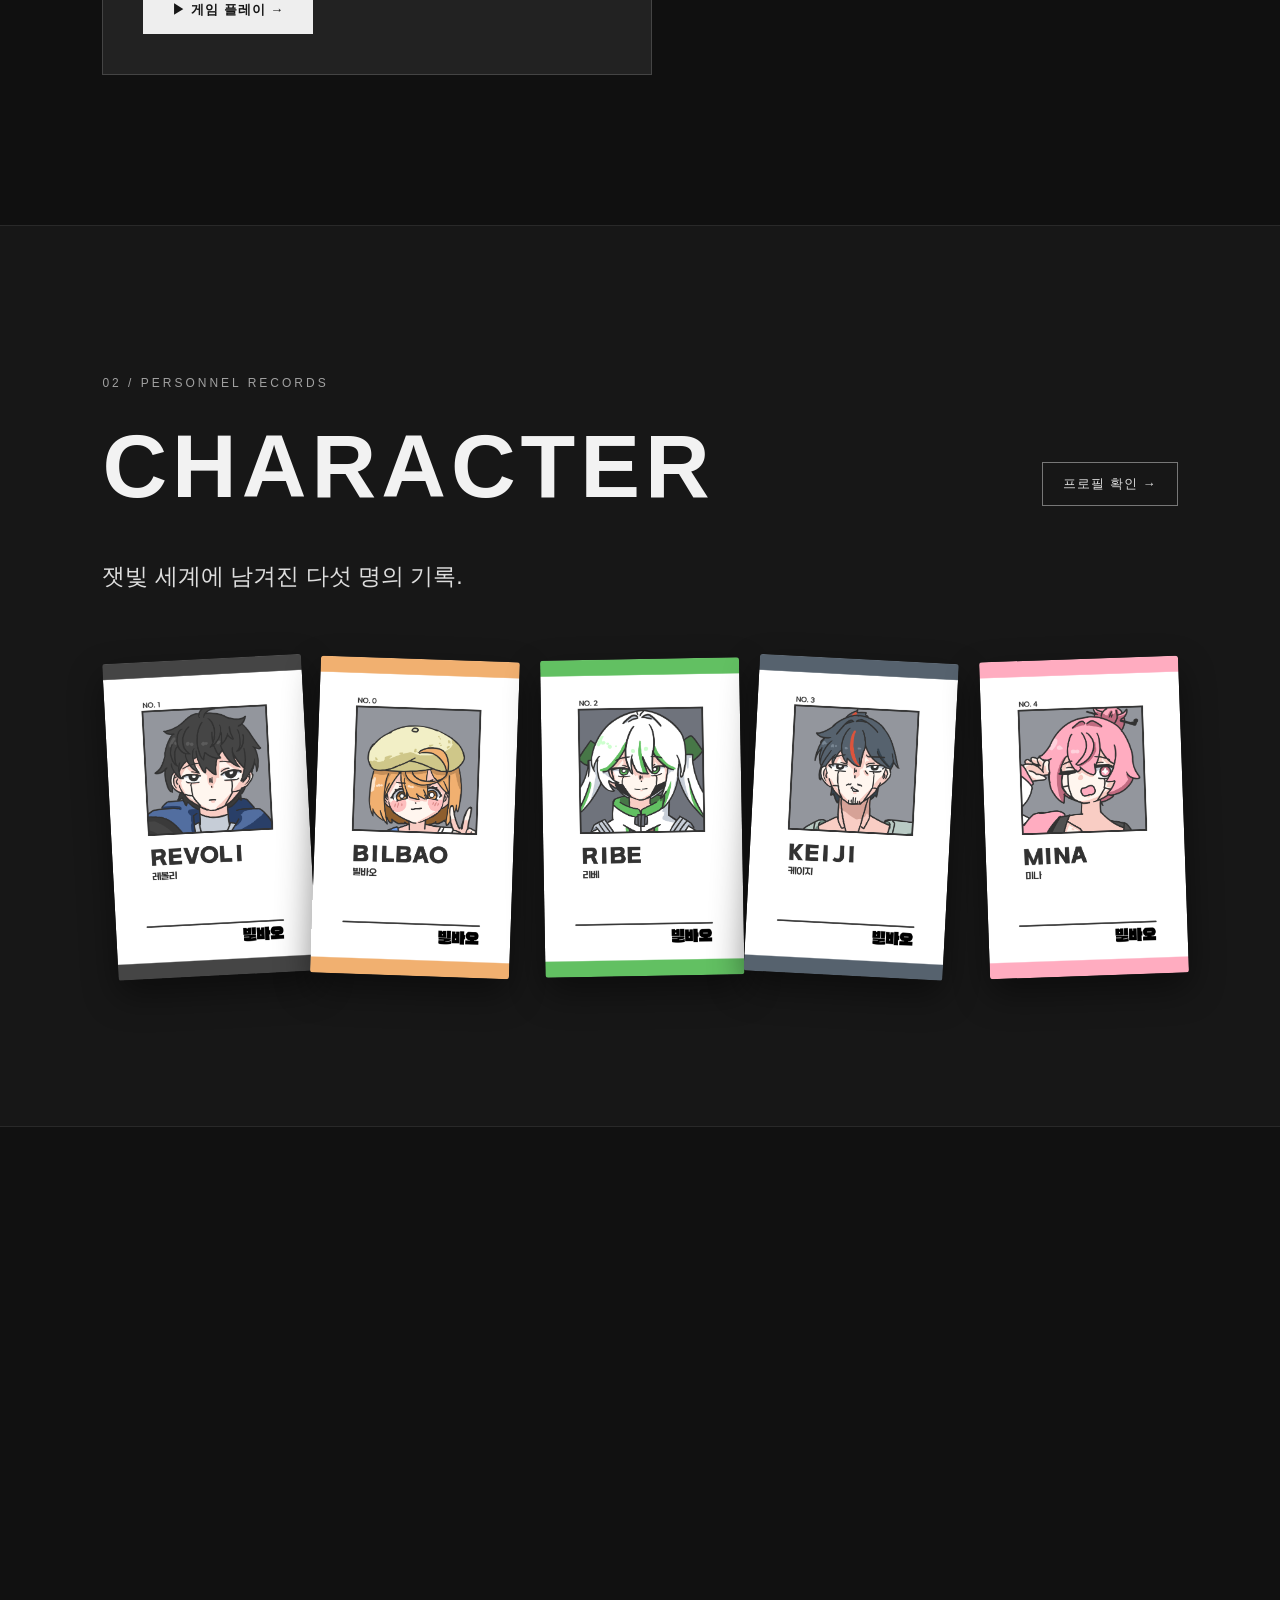
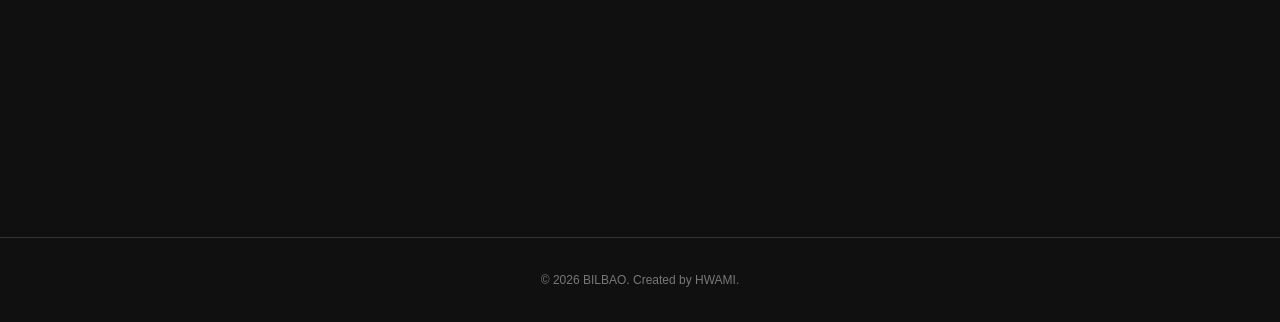
==== commit 5886c574: "Update index.html" ====
--- a/index.html
+++ b/index.html
@@ -1,4 +1,3 @@
-
 <!DOCTYPE html>
 <html lang="ko">
 
@@ -425,25 +424,25 @@
              ABOUT — 작품 소개
         ======================================== -->
 
-       <section id="about" class="content-section">
-  <div class="section-inner">
-
-    <p class="section-number">05 / ABOUT</p>
-
-    <h2>ABOUT</h2>
-
-    <p class="section-description">
-      BILBAO — ORIGINAL STORY
-    </p>
-
-    <p>
-      하나의 꿈에서 시작된 이야기.<br>
-      《빌바오》의 탄생과 그 안에 담긴 이야기를 소개합니다.
-    </p>
-
-    <a href="./about.html" class="about-more-button">
-      제작 이야기 확인 →
-    </a>
+       <section id="about" class="content-section about-preview-section">
+  <div class="section-inner about-preview-layout">
+
+    <div class="about-preview-copy">
+      <p class="section-number">05 / ABOUT</p>
+      <h2>ABOUT</h2>
+      <p class="section-description">BILBAO — ORIGINAL STORY</p>
+      <p>
+        하나의 꿈에서 시작된 이야기.<br>
+        《빌바오》의 탄생과 그 안에 담긴 이야기를 소개합니다.
+      </p>
+      <a href="./about.html" class="about-more-button">
+        제작 이야기 확인 →
+      </a>
+    </div>
+
+    <div class="about-preview-book">
+      <img src="./images/about/bilbao-book.png" alt="소설 빌바오 책 이미지" loading="lazy">
+    </div>
 
   </div>
 </section>
--- a/style.css
+++ b/style.css
@@ -1527,3 +1527,27 @@
     outline: 3px solid #d16a6a;
     outline-offset: 4px;
 }
+
+/* ========================================
+   HOME — GOODS PREVIEW IMAGES
+   기존 카드 디자인을 유지하고 실제 이미지만 표시
+======================================== */
+.goods-section .goods-preview-image img {
+    display: block;
+    width: 100%;
+    height: 100%;
+    object-fit: contain;
+    object-position: center;
+    padding: 12px;
+    transition: transform 0.35s ease;
+}
+@media (hover: hover) {
+    .goods-section .goods-preview-item:hover .goods-preview-image img {
+        transform: scale(1.04);
+    }
+}
+@media (prefers-reduced-motion: reduce) {
+    .goods-section .goods-preview-image img {
+        transition: none;
+    }
+}
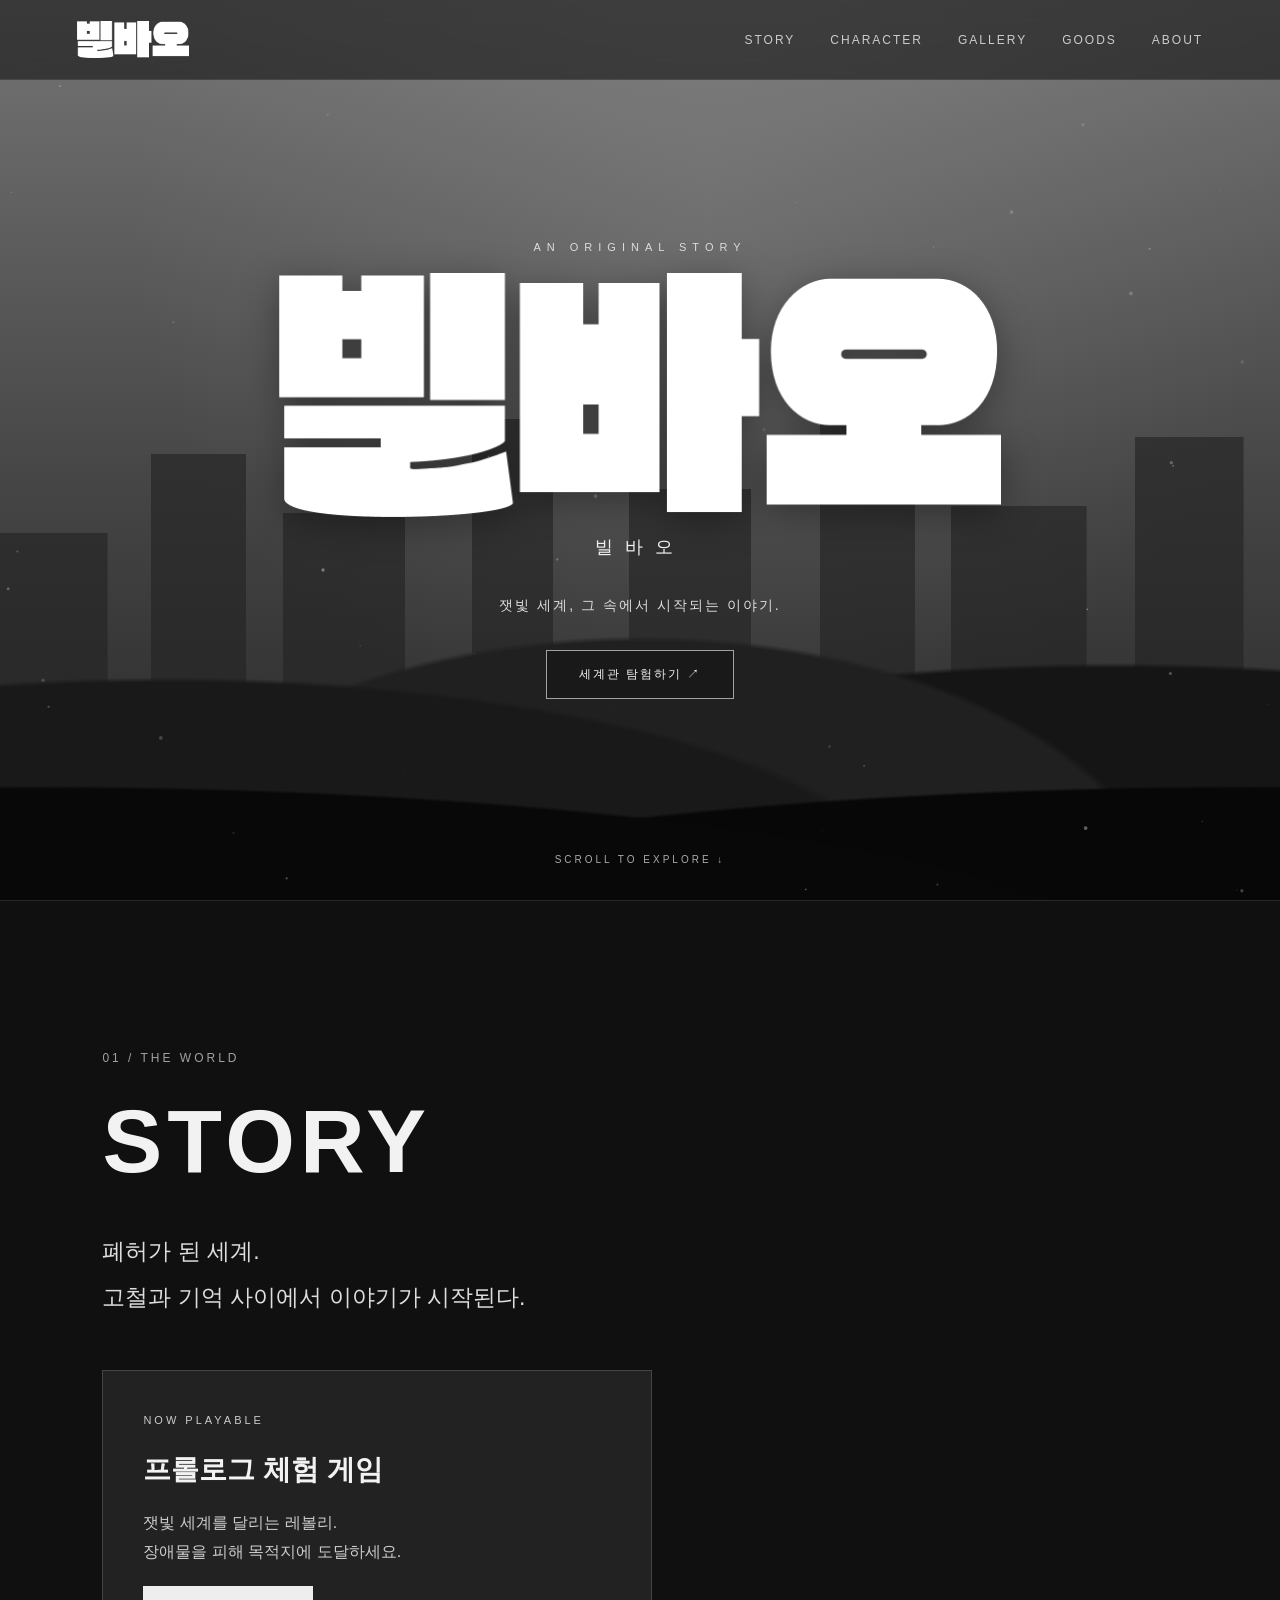
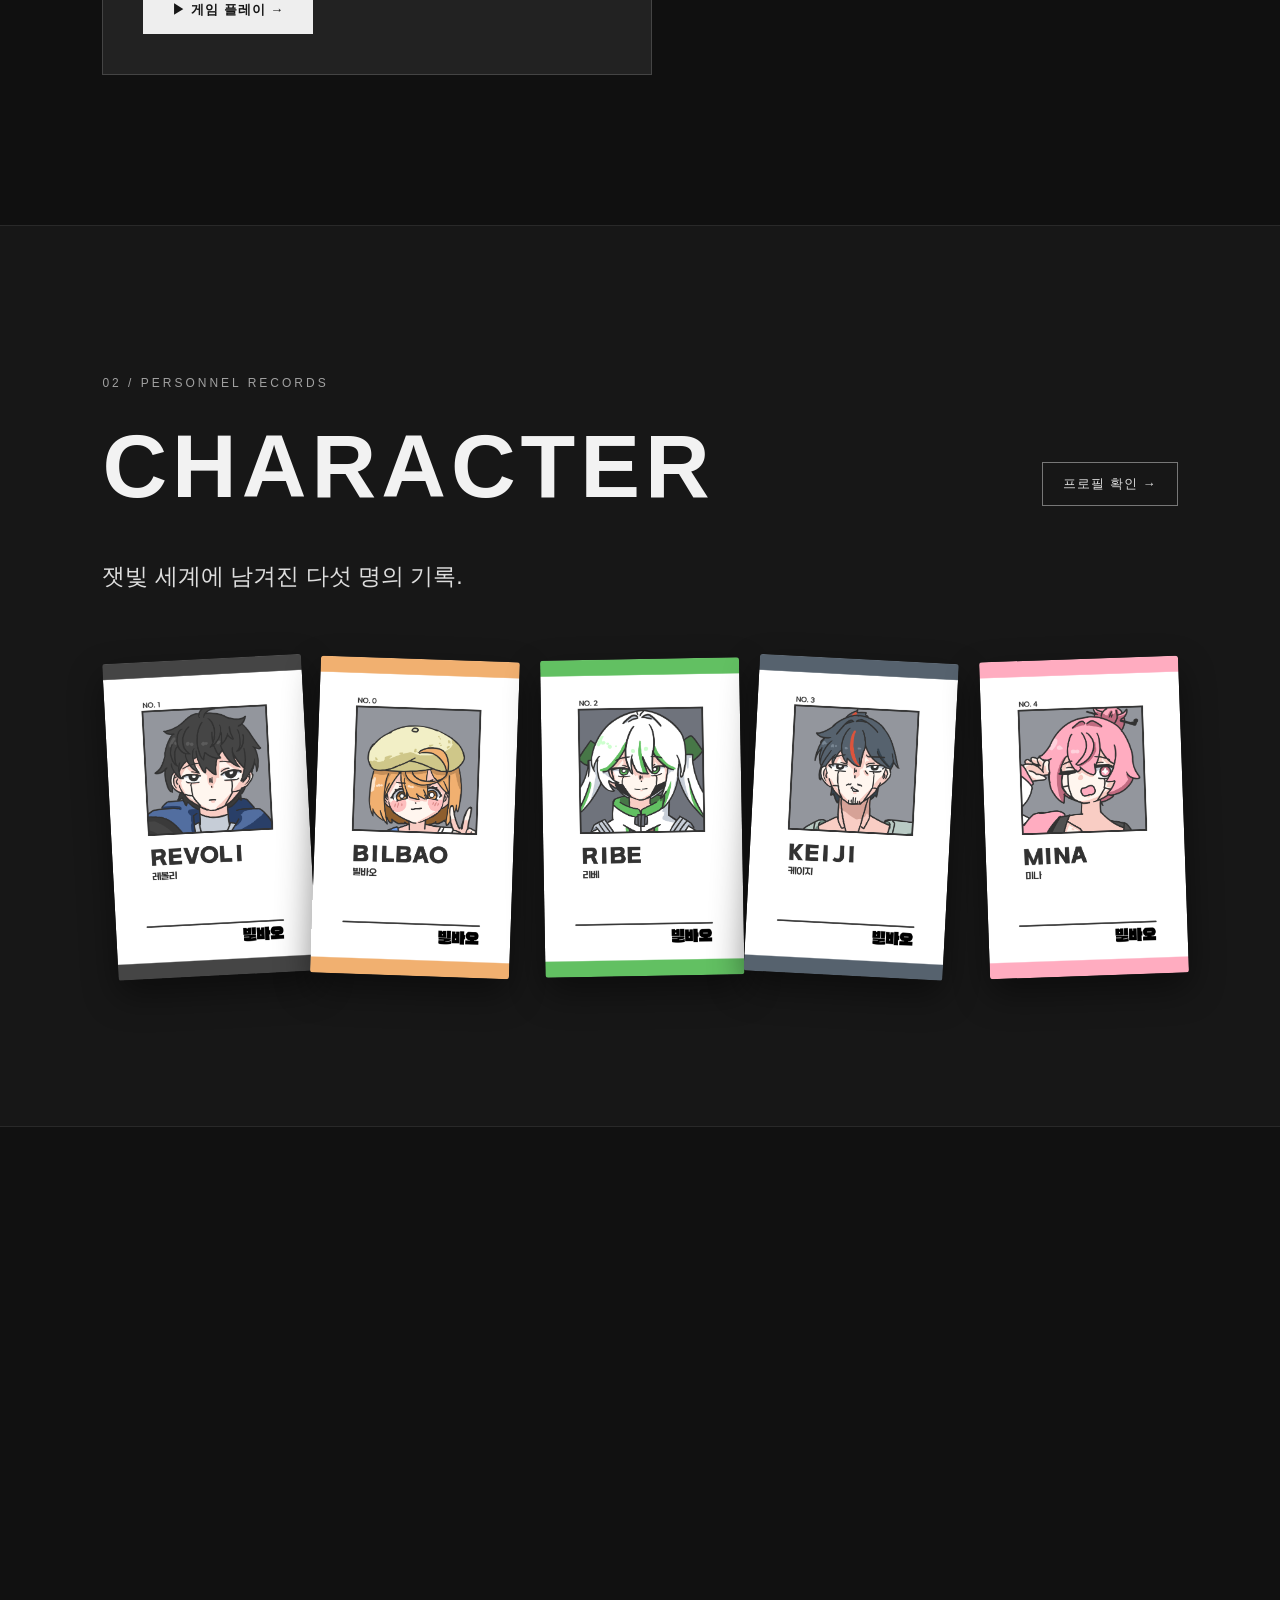
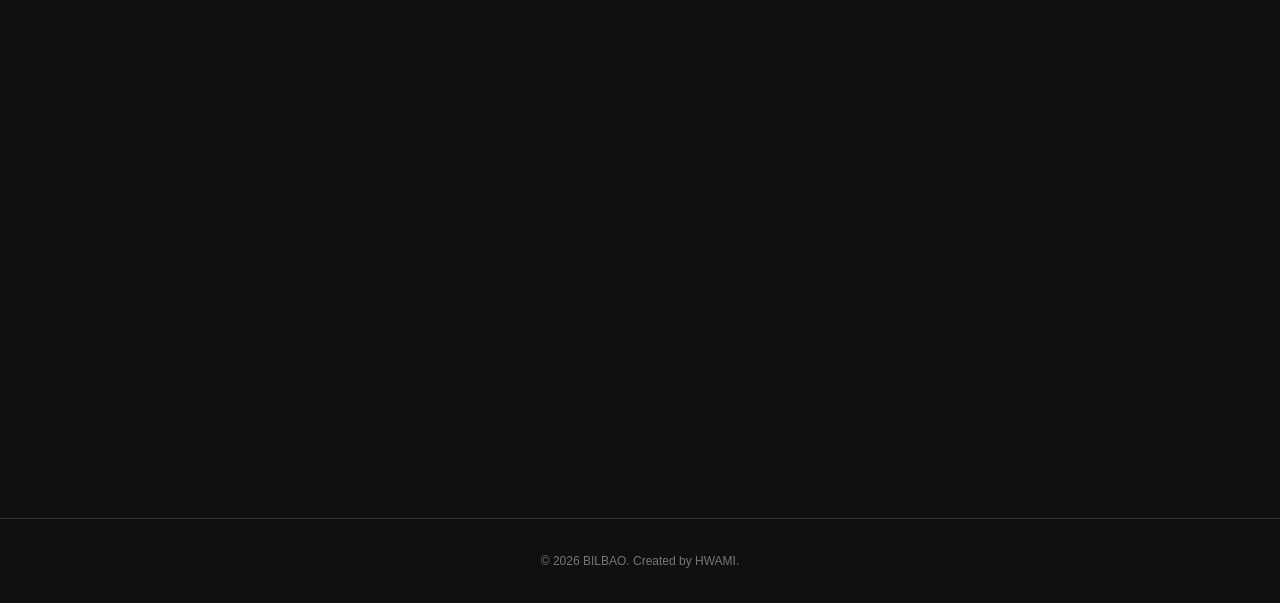
==== commit 1f3de5c1: "Update index.html" ====
--- a/index.html
+++ b/index.html
@@ -11,21 +11,7 @@
 
 <link rel="stylesheet" href="./style.css?v=3">
     <script src="./script.js" defer></script>
-    <!-- HOME 배경: 미니게임 고철산 이미지 적용 (기존 style.css 유지) -->
-    <style>
-      #home .hero-background {
-        background-image: linear-gradient(90deg, rgba(0,0,0,.55), rgba(0,0,0,.28)), url("./images/game/background/scrapyard.png") !important;
-        background-position: center center !important;
-        background-size: cover !important;
-        background-repeat: no-repeat !important;
-      }
-      /* 기존 배경 실루엣 레이어만 숨기고, 013 기둥과 먼지 효과는 유지 */
-      #home .hero-background > .layer { display: none !important; }
-      #home .hero-content { position: relative; z-index: 2; }
-      @media (max-width: 768px) {
-        #home .hero-background { background-position: 54% center !important; }
-      }
-    </style>
+
 
 </head>
 
@@ -77,11 +63,6 @@
 
                 <!-- 고철장 -->
                 <div class="layer layer-scrapyard"></div>
-
-                <!-- 붉은 013 기둥 -->
-                <div class="red-pillar">
-                    <span>013</span>
-                </div>
 
                 <!-- 전경 -->
                 <div class="layer layer-foreground"></div>
--- a/style.css
+++ b/style.css
@@ -1,3 +1,4 @@
+
 /* =========================================
    BILBAO OFFICIAL WEBSITE
    STYLE.CSS
@@ -1551,3 +1552,34 @@
         transition: none;
     }
 }
+
+
+/* ========================================
+   HOME — ABOUT BOOK PREVIEW
+======================================== */
+.about-preview-layout {
+    display: grid;
+    grid-template-columns: minmax(0, 1fr) minmax(0, 0.9fr);
+    align-items: center;
+    gap: clamp(36px, 6vw, 100px);
+}
+.about-preview-copy { min-width: 0; }
+.about-preview-book {
+    display: flex;
+    align-items: center;
+    justify-content: center;
+    min-width: 0;
+}
+.about-preview-book img {
+    display: block;
+    width: 100%;
+    max-width: 470px;
+    max-height: 560px;
+    height: auto;
+    object-fit: contain;
+    filter: drop-shadow(0 22px 25px rgba(0, 0, 0, 0.45));
+}
+@media (max-width: 768px) {
+    .about-preview-layout { grid-template-columns: 1fr; gap: 45px; }
+    .about-preview-book img { max-width: min(85%, 360px); }
+}
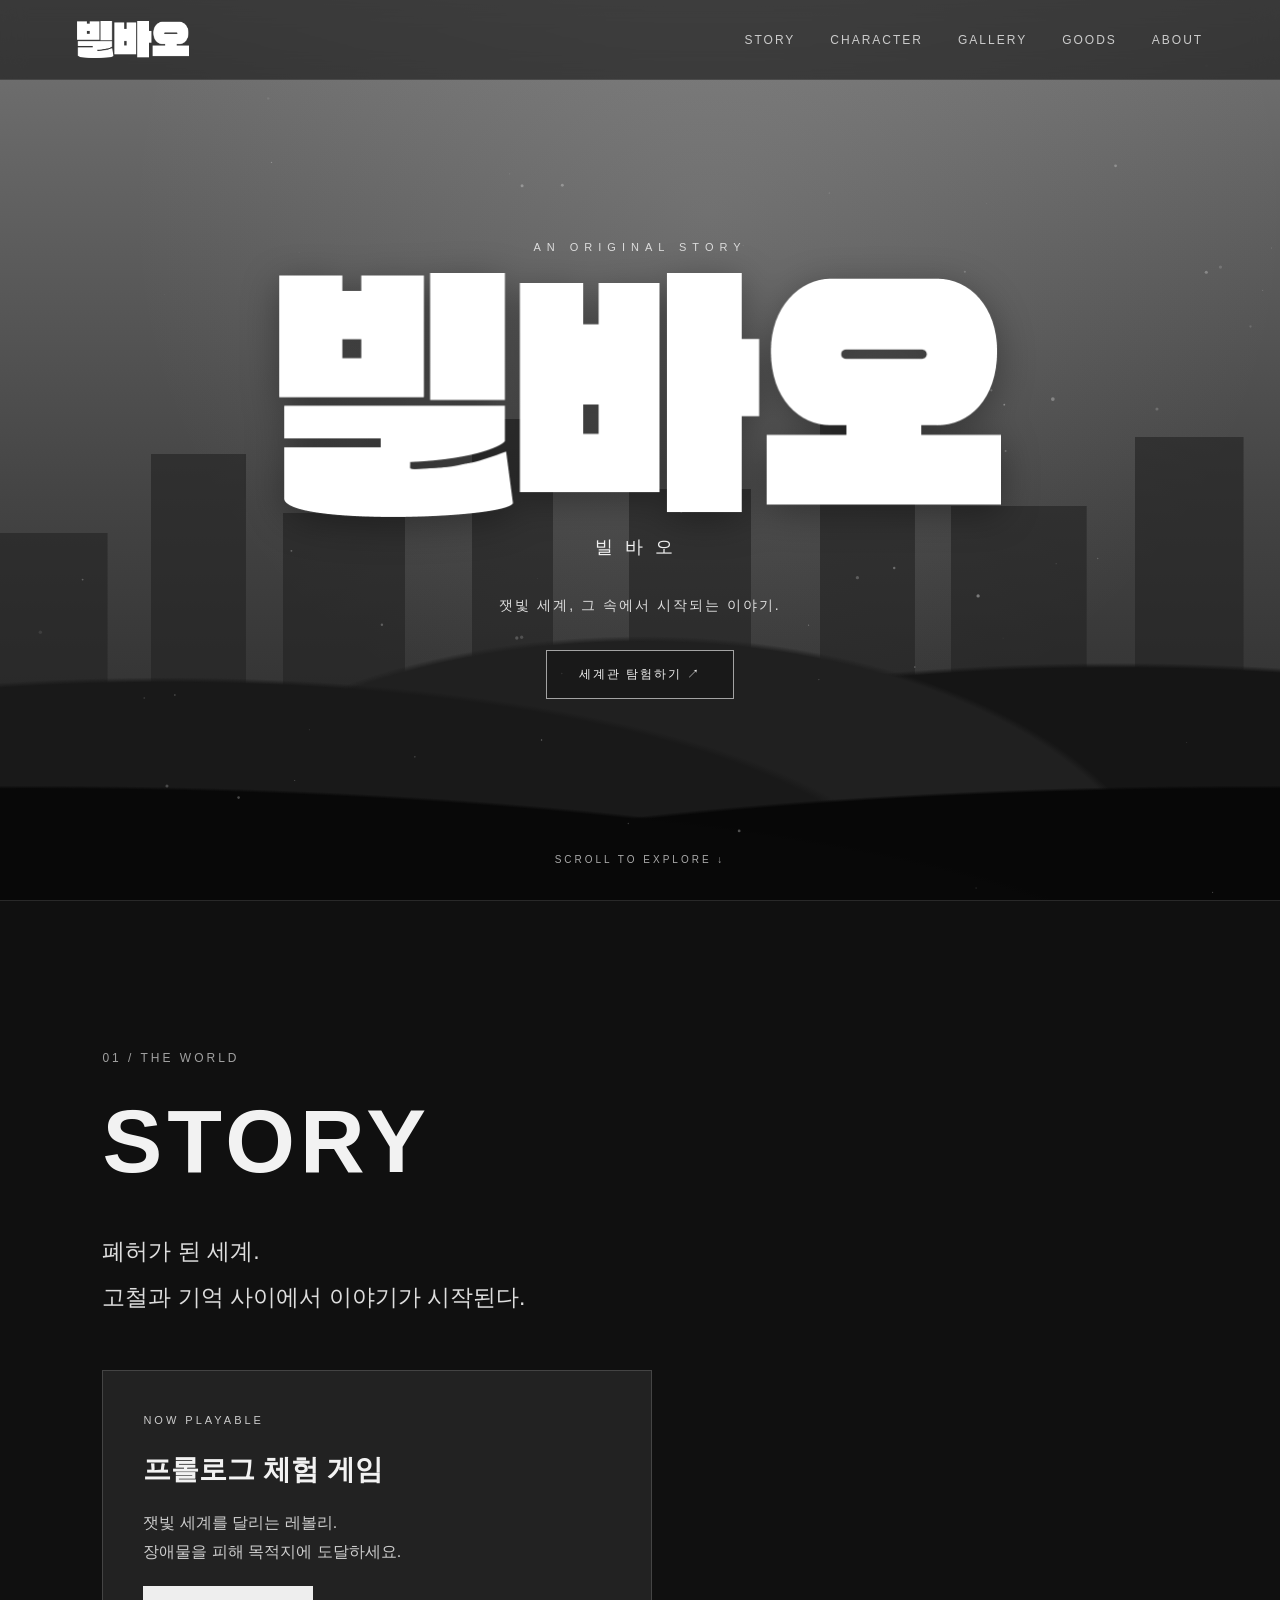
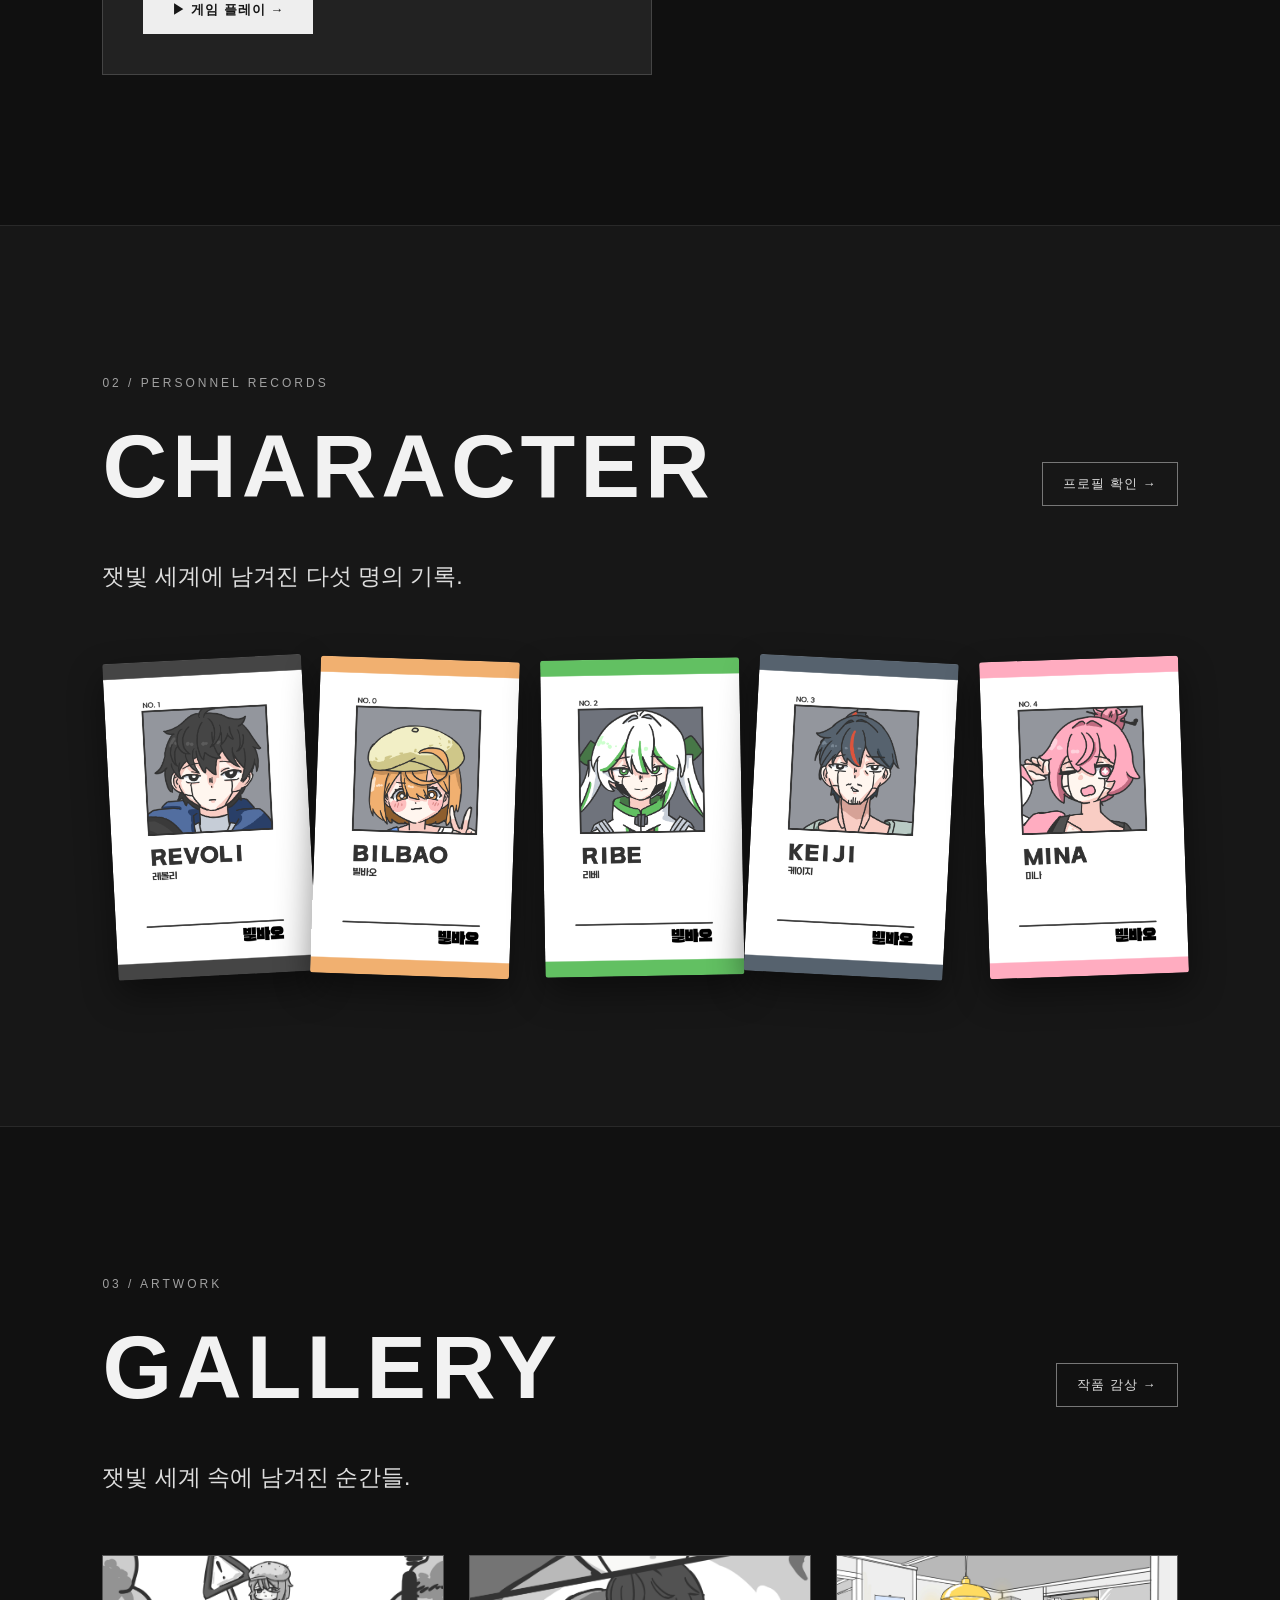
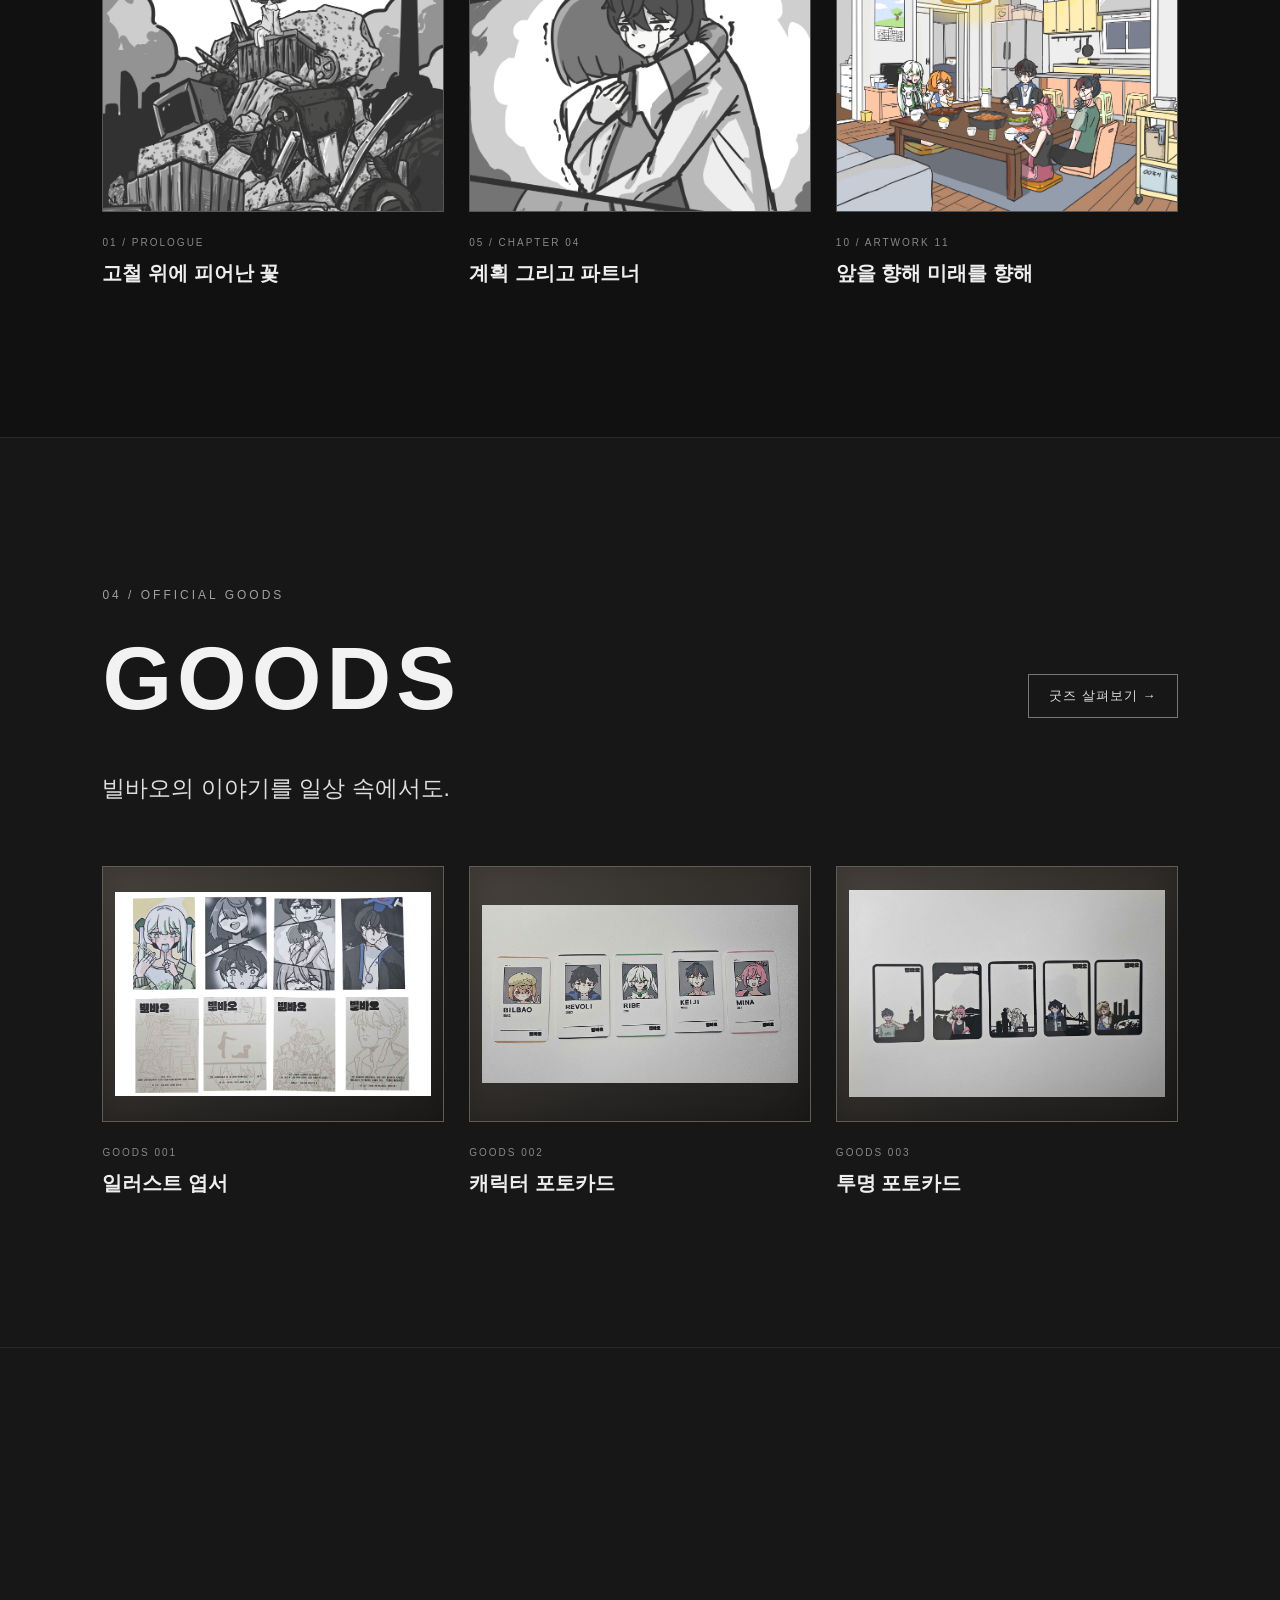
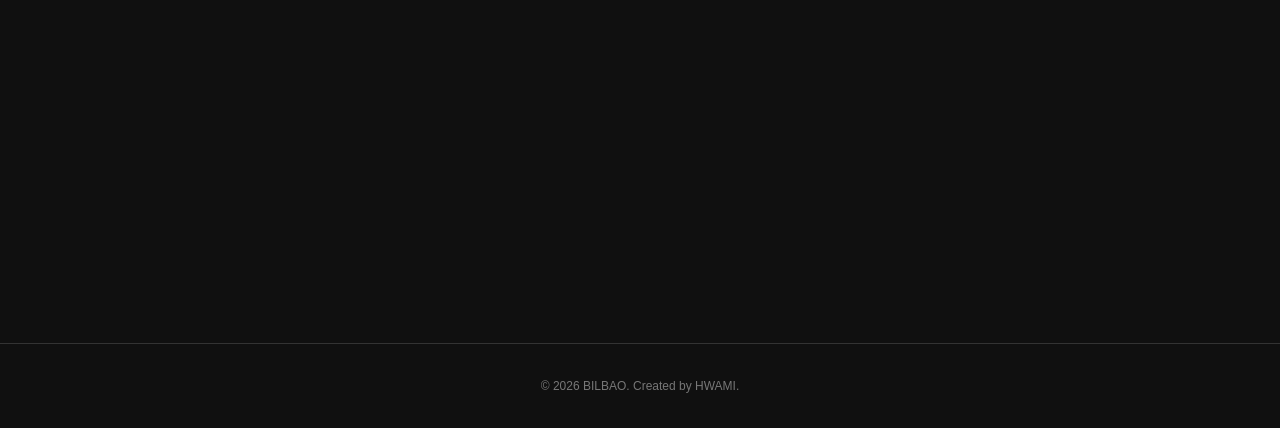
==== commit c648b87e: "Update index.html" ====
--- a/index.html
+++ b/index.html
@@ -13,6 +13,27 @@
     <script src="./script.js" defer></script>
 
 
+
+<style>
+/* EMOTICON: 메인 페이지 전용 */
+.emoticon-section{background:#171717;color:#eee}
+.emoticon-title-row{display:flex;align-items:center;justify-content:space-between;gap:18px;flex-wrap:wrap}
+.emoticon-title-row h2{margin:0}
+.emoticon-buy-link{display:inline-block;padding:13px 20px;border:1px solid #aaa;color:#fff;text-decoration:none;font-weight:700;transition:.2s}
+.emoticon-buy-link:hover{background:#eee;color:#171717}
+.emoticon-grid{display:grid;grid-template-columns:repeat(6,minmax(0,1fr));gap:15px;margin-top:28px}
+.emoticon-card{border:1px solid #454545;background:#222;color:#eee;border-radius:8px;padding:10px 6px;cursor:pointer;font:inherit;min-width:0;transition:transform .2s,border-color .2s}
+.emoticon-card:hover{transform:translateY(-3px);border-color:#ccc}
+.emoticon-card img{display:block;width:100%;aspect-ratio:1;object-fit:contain}
+.emoticon-card span{display:block;margin-top:9px;text-align:center;font-size:12px}
+.emoticon-note{color:#aaa;font-size:13px;margin-top:20px}
+.emoticon-dialog{background:#222;color:#fff;border:1px solid #888;border-radius:10px;padding:30px 20px 20px;max-width:min(90vw,440px);width:90%;text-align:center;box-sizing:border-box}
+.emoticon-dialog::backdrop{background:rgba(0,0,0,.85)}
+.emoticon-dialog img{width:100%;max-width:330px;aspect-ratio:1;object-fit:contain}
+.emoticon-dialog-close{position:absolute;right:10px;top:4px;border:0;background:none;color:#fff;font-size:30px;cursor:pointer}
+@media(max-width:900px){.emoticon-grid{grid-template-columns:repeat(4,minmax(0,1fr));gap:10px}}
+@media(max-width:540px){.emoticon-grid{grid-template-columns:repeat(3,minmax(0,1fr));gap:8px}}
+</style>
 </head>
 
 <body>
@@ -401,6 +422,51 @@
 
 </section>
 
+
+<!-- EMOTICON — OGQ 이모티콘 24종 -->
+<section id="emoticon" class="content-section emoticon-section">
+  <div class="section-inner">
+    <p class="section-number">05 / EMOTICON COLLECTION</p>
+    <div class="emoticon-title-row">
+      <h2>EMOTICON</h2>
+      <a class="emoticon-buy-link" href="https://naver.me/GZD1Wc4o" target="_blank" rel="noopener noreferrer">OGQ 마켓에서 구매하기 ↗</a>
+    </div>
+    <p class="section-description">빌바오의 감정을 담은 이모티콘 24종.</p>
+    <div class="emoticon-grid">
+        <button type="button" class="emoticon-card" aria-label="하이 크게 보기"><img src="./images/stickers/01.png" alt="하이 이모티콘" loading="lazy"><span>01 / 하이</span></button>
+        <button type="button" class="emoticon-card" aria-label="주글게 크게 보기"><img src="./images/stickers/02.png" alt="주글게 이모티콘" loading="lazy"><span>02 / 주글게</span></button>
+        <button type="button" class="emoticon-card" aria-label="e-w 크게 보기"><img src="./images/stickers/03.png" alt="e-w 이모티콘" loading="lazy"><span>03 / e-w</span></button>
+        <button type="button" class="emoticon-card" aria-label="ㅋㅋㅋ 크게 보기"><img src="./images/stickers/04.png" alt="ㅋㅋㅋ 이모티콘" loading="lazy"><span>04 / ㅋㅋㅋ</span></button>
+        <button type="button" class="emoticon-card" aria-label="으엥 크게 보기"><img src="./images/stickers/05.png" alt="으엥 이모티콘" loading="lazy"><span>05 / 으엥</span></button>
+        <button type="button" class="emoticon-card" aria-label="런 크게 보기"><img src="./images/stickers/06.png" alt="런 이모티콘" loading="lazy"><span>06 / 런</span></button>
+        <button type="button" class="emoticon-card" aria-label="야르 크게 보기"><img src="./images/stickers/07.png" alt="야르 이모티콘" loading="lazy"><span>07 / 야르</span></button>
+        <button type="button" class="emoticon-card" aria-label="줴줴이야 크게 보기"><img src="./images/stickers/08.png" alt="줴줴이야 이모티콘" loading="lazy"><span>08 / 줴줴이야</span></button>
+        <button type="button" class="emoticon-card" aria-label="잘자 크게 보기"><img src="./images/stickers/09.png" alt="잘자 이모티콘" loading="lazy"><span>09 / 잘자</span></button>
+        <button type="button" class="emoticon-card" aria-label="흥이나 크게 보기"><img src="./images/stickers/10.png" alt="흥이나 이모티콘" loading="lazy"><span>10 / 흥이나</span></button>
+        <button type="button" class="emoticon-card" aria-label="무지개반사 크게 보기"><img src="./images/stickers/11.png" alt="무지개반사 이모티콘" loading="lazy"><span>11 / 무지개반사</span></button>
+        <button type="button" class="emoticon-card" aria-label="내눈을 바라봐 크게 보기"><img src="./images/stickers/12.png" alt="내눈을 바라봐 이모티콘" loading="lazy"><span>12 / 내눈을 바라봐</span></button>
+        <button type="button" class="emoticon-card" aria-label="야호 크게 보기"><img src="./images/stickers/13.png" alt="야호 이모티콘" loading="lazy"><span>13 / 야호</span></button>
+        <button type="button" class="emoticon-card" aria-label="개피곤 크게 보기"><img src="./images/stickers/14.png" alt="개피곤 이모티콘" loading="lazy"><span>14 / 개피곤</span></button>
+        <button type="button" class="emoticon-card" aria-label="아유 그러시겠죠 크게 보기"><img src="./images/stickers/15.png" alt="아유 그러시겠죠 이모티콘" loading="lazy"><span>15 / 아유 그러시겠죠</span></button>
+        <button type="button" class="emoticon-card" aria-label="내마음 크게 보기"><img src="./images/stickers/16.png" alt="내마음 이모티콘" loading="lazy"><span>16 / 내마음</span></button>
+        <button type="button" class="emoticon-card" aria-label="거지 크게 보기"><img src="./images/stickers/17.png" alt="거지 이모티콘" loading="lazy"><span>17 / 거지</span></button>
+        <button type="button" class="emoticon-card" aria-label="선물 크게 보기"><img src="./images/stickers/18.png" alt="선물 이모티콘" loading="lazy"><span>18 / 선물</span></button>
+        <button type="button" class="emoticon-card" aria-label="아자스 크게 보기"><img src="./images/stickers/19.png" alt="아자스 이모티콘" loading="lazy"><span>19 / 아자스</span></button>
+        <button type="button" class="emoticon-card" aria-label="눈치 크게 보기"><img src="./images/stickers/20.png" alt="눈치 이모티콘" loading="lazy"><span>20 / 눈치</span></button>
+        <button type="button" class="emoticon-card" aria-label="HELP 크게 보기"><img src="./images/stickers/21.png" alt="HELP 이모티콘" loading="lazy"><span>21 / HELP</span></button>
+        <button type="button" class="emoticon-card" aria-label="가쥬아 크게 보기"><img src="./images/stickers/22.png" alt="가쥬아 이모티콘" loading="lazy"><span>22 / 가쥬아</span></button>
+        <button type="button" class="emoticon-card" aria-label="쓰담쓰담 크게 보기"><img src="./images/stickers/23.png" alt="쓰담쓰담 이모티콘" loading="lazy"><span>23 / 쓰담쓰담</span></button>
+        <button type="button" class="emoticon-card" aria-label="오 크게 보기"><img src="./images/stickers/24.png" alt="오 이모티콘" loading="lazy"><span>24 / 오</span></button>
+    </div>
+    <p class="emoticon-note">이모티콘을 누르면 크게 볼 수 있습니다. 구매는 OGQ 마켓에서 진행됩니다.</p>
+  </div>
+</section>
+<dialog id="emoticon-dialog" class="emoticon-dialog" aria-label="이모티콘 크게 보기">
+  <button type="button" class="emoticon-dialog-close" aria-label="닫기">×</button>
+  <img id="emoticon-dialog-image" alt="선택한 이모티콘">
+  <p id="emoticon-dialog-label"></p>
+</dialog>
+
         <!-- ========================================
              ABOUT — 작품 소개
         ======================================== -->
@@ -409,7 +475,7 @@
   <div class="section-inner about-preview-layout">
 
     <div class="about-preview-copy">
-      <p class="section-number">05 / ABOUT</p>
+      <p class="section-number">06 / ABOUT</p>
       <h2>ABOUT</h2>
       <p class="section-description">BILBAO — ORIGINAL STORY</p>
       <p>
@@ -443,5 +509,25 @@
 
     </footer>
 
+
+<script>
+document.addEventListener('DOMContentLoaded', () => {
+  const dialog=document.getElementById('emoticon-dialog');
+  const big=document.getElementById('emoticon-dialog-image');
+  const label=document.getElementById('emoticon-dialog-label');
+  document.querySelectorAll('.emoticon-card').forEach(card=>{
+    card.addEventListener('click',()=>{
+      const img=card.querySelector('img');
+      big.src=img.src;
+      big.alt=img.alt;
+      label.textContent=card.querySelector('span').textContent;
+      if(typeof dialog.showModal==='function')dialog.showModal();
+      else window.open(img.src,'_blank','noopener');
+    });
+  });
+  dialog.querySelector('.emoticon-dialog-close').addEventListener('click',()=>dialog.close());
+  dialog.addEventListener('click',event=>{if(event.target===dialog)dialog.close();});
+});
+</script>
 </body>
 </html>
--- a/style.css
+++ b/style.css
@@ -1583,3 +1583,11 @@
     .about-preview-layout { grid-template-columns: 1fr; gap: 45px; }
     .about-preview-book img { max-width: min(85%, 360px); }
 }
+
+/* ABOUT 책 이미지 위치만 아래로 조정 */
+@media (min-width: 769px) {
+    .about-preview-book { transform: translateY(65px); }
+}
+@media (max-width: 768px) {
+    .about-preview-book { transform: translateY(24px); }
+}
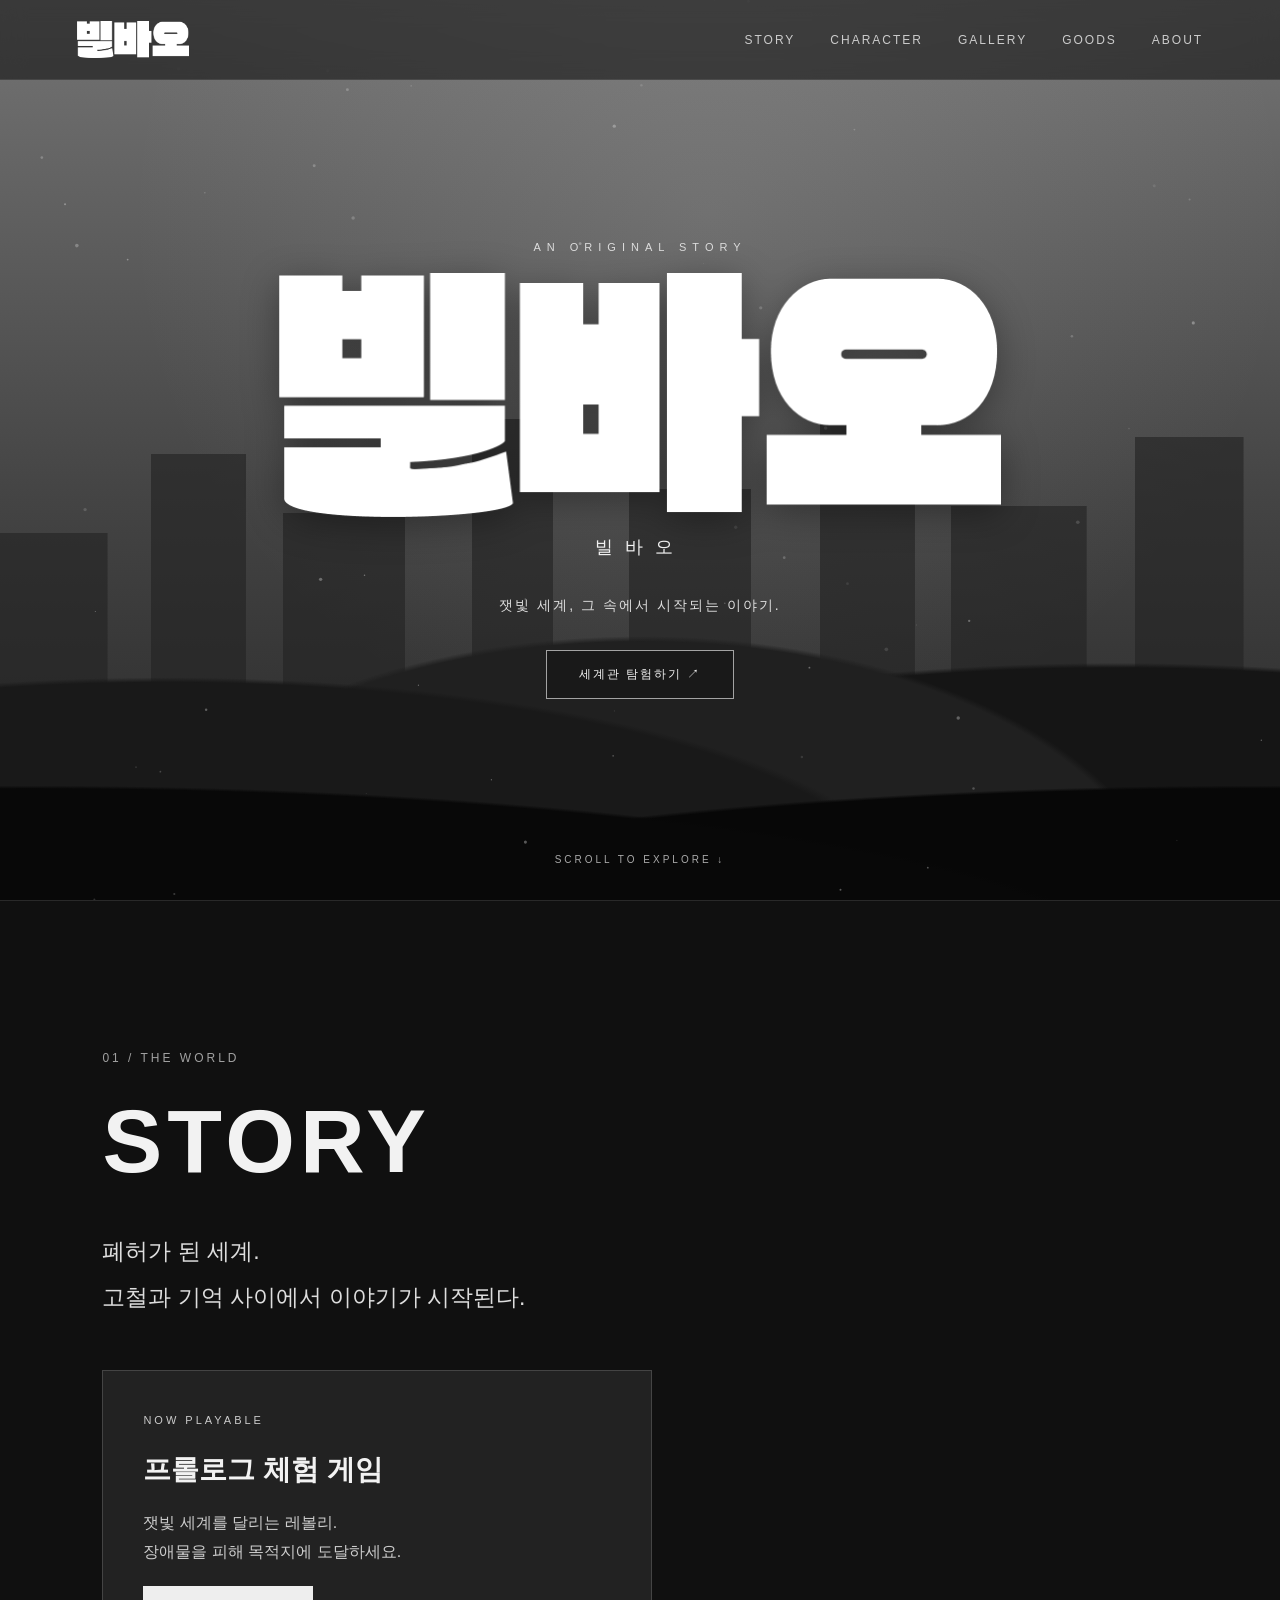
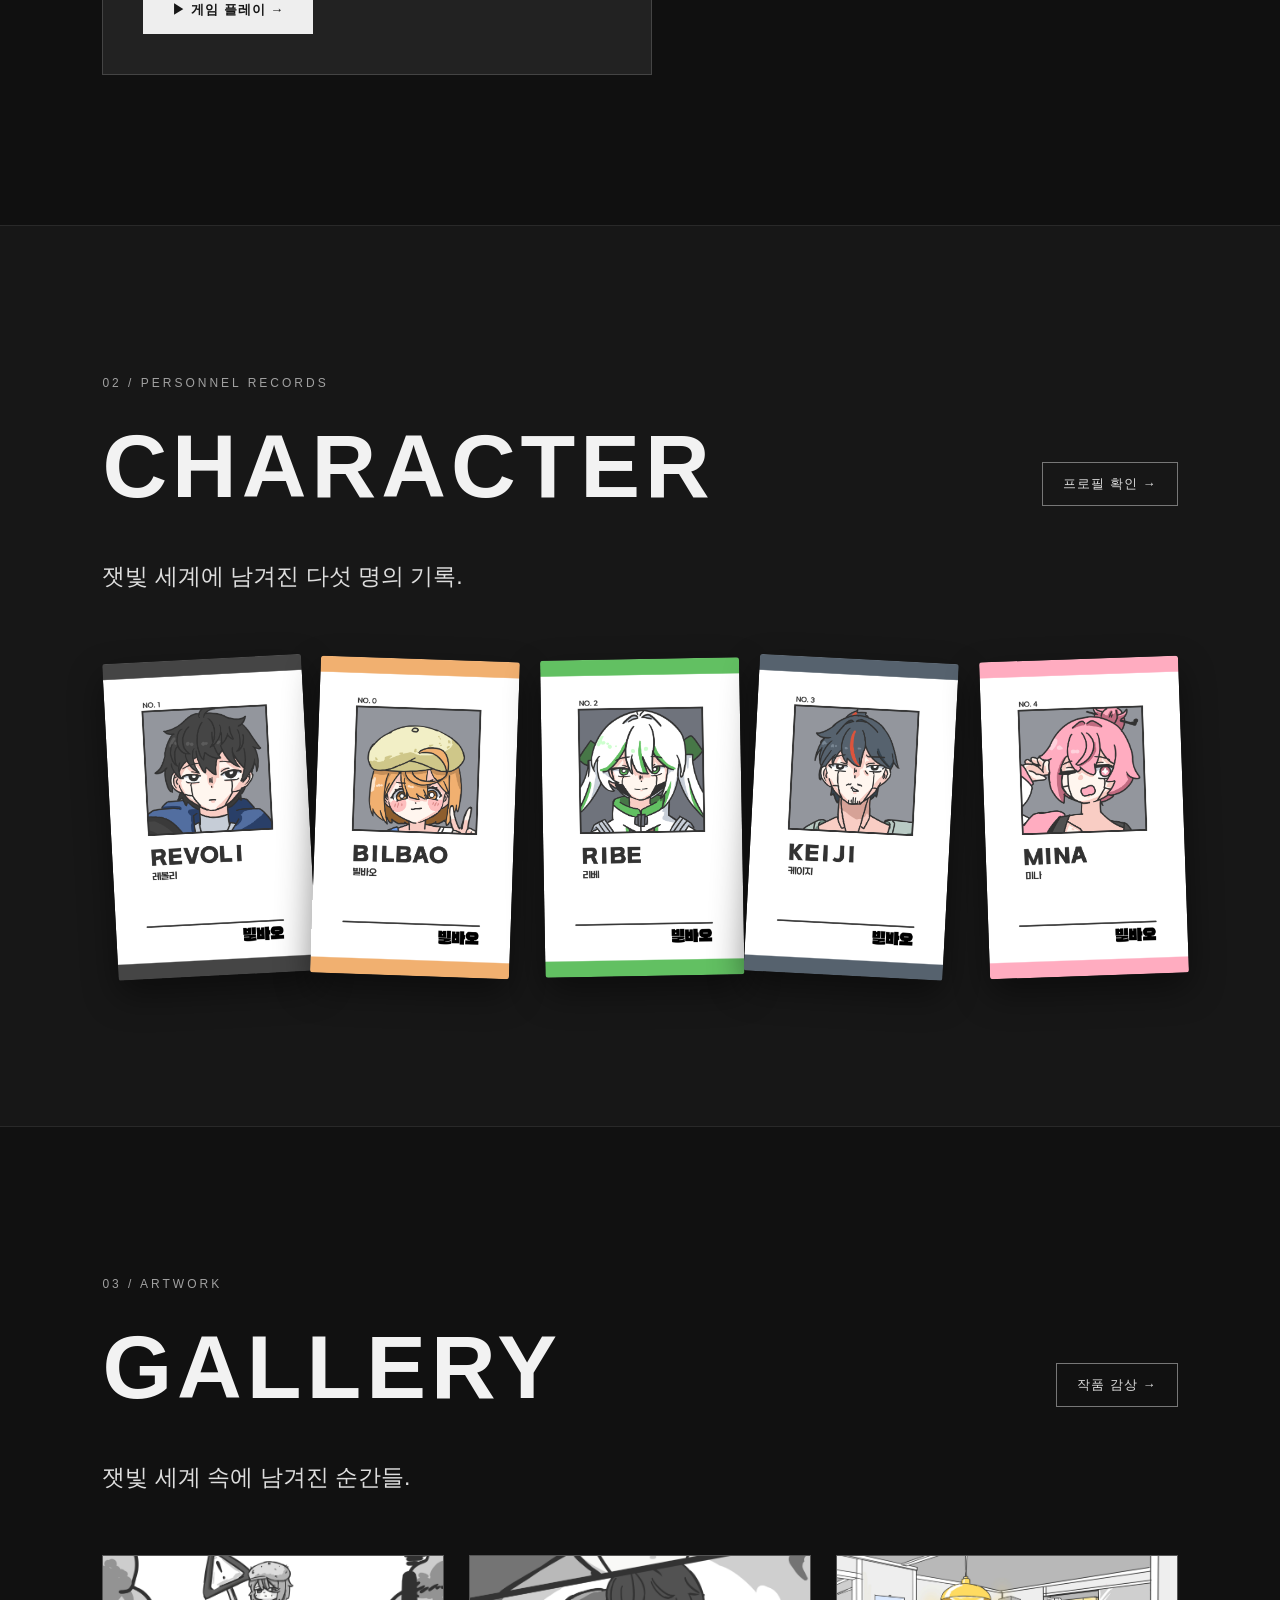
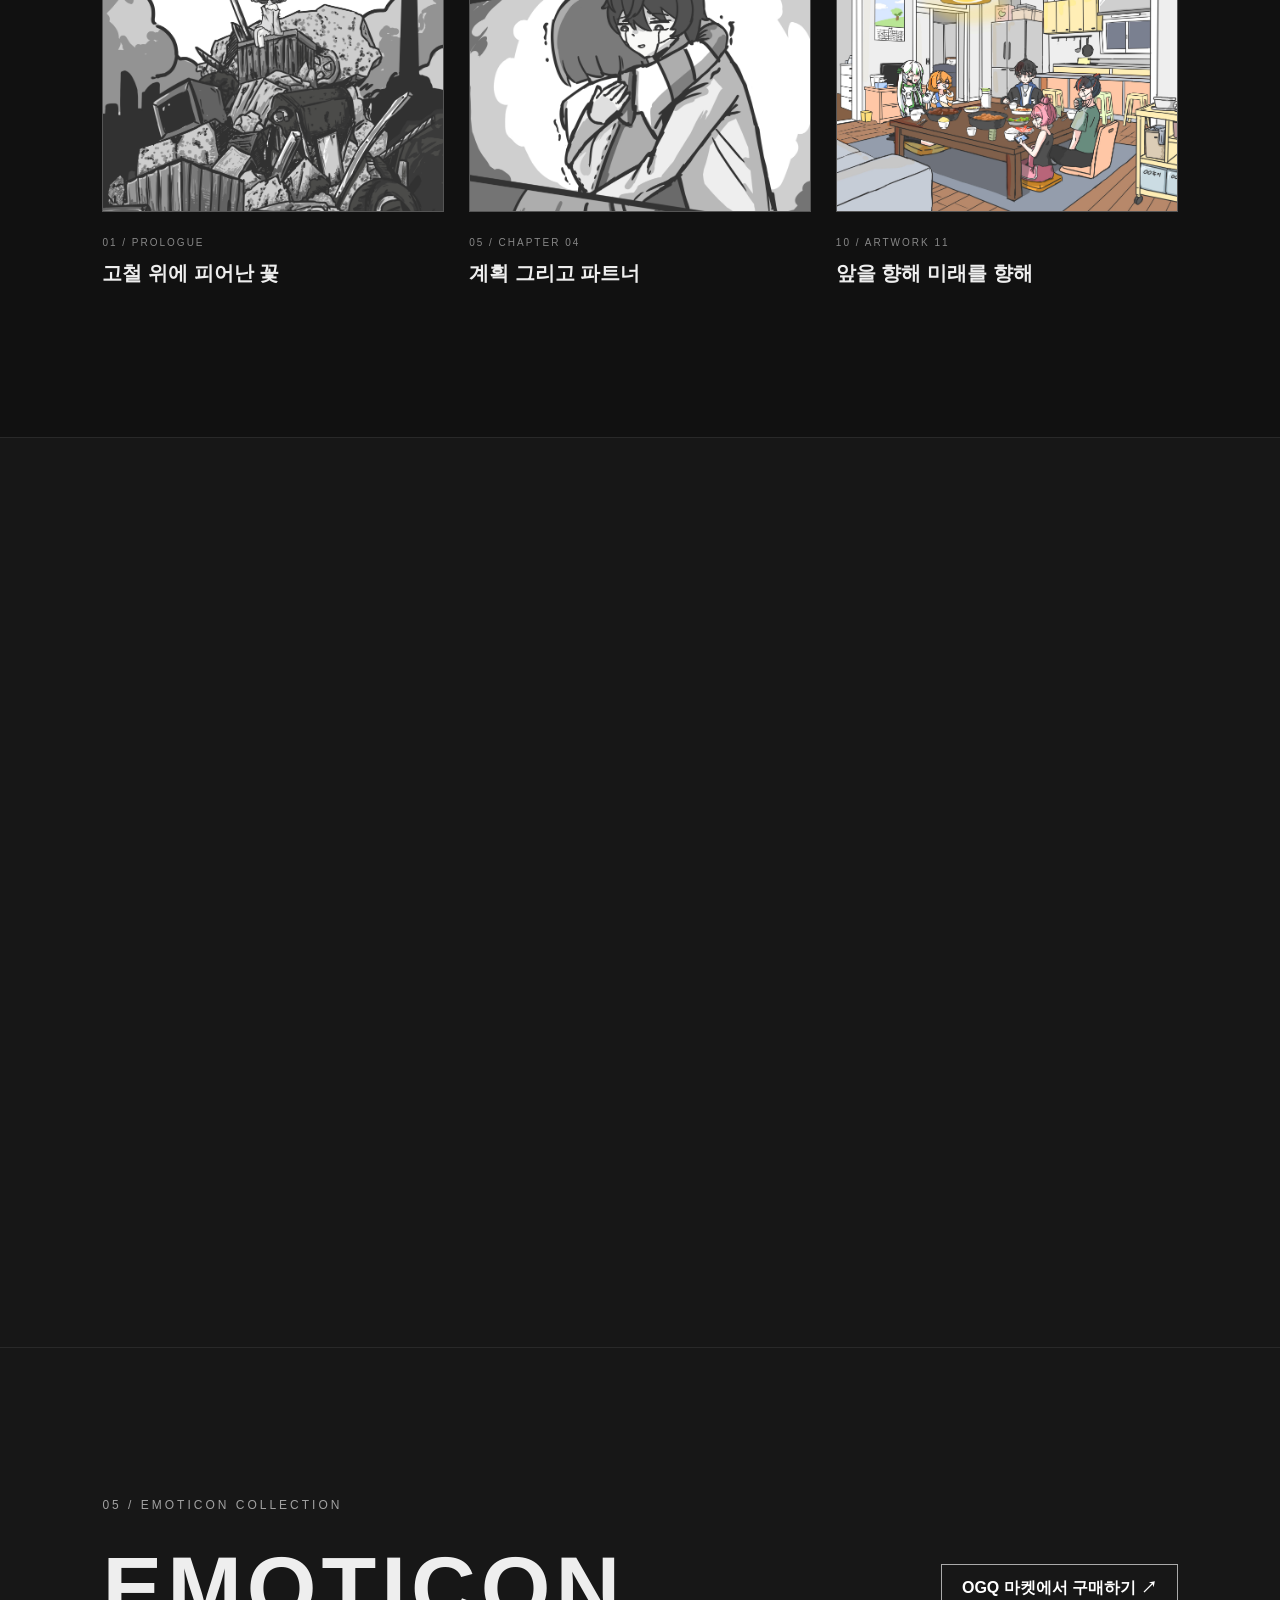
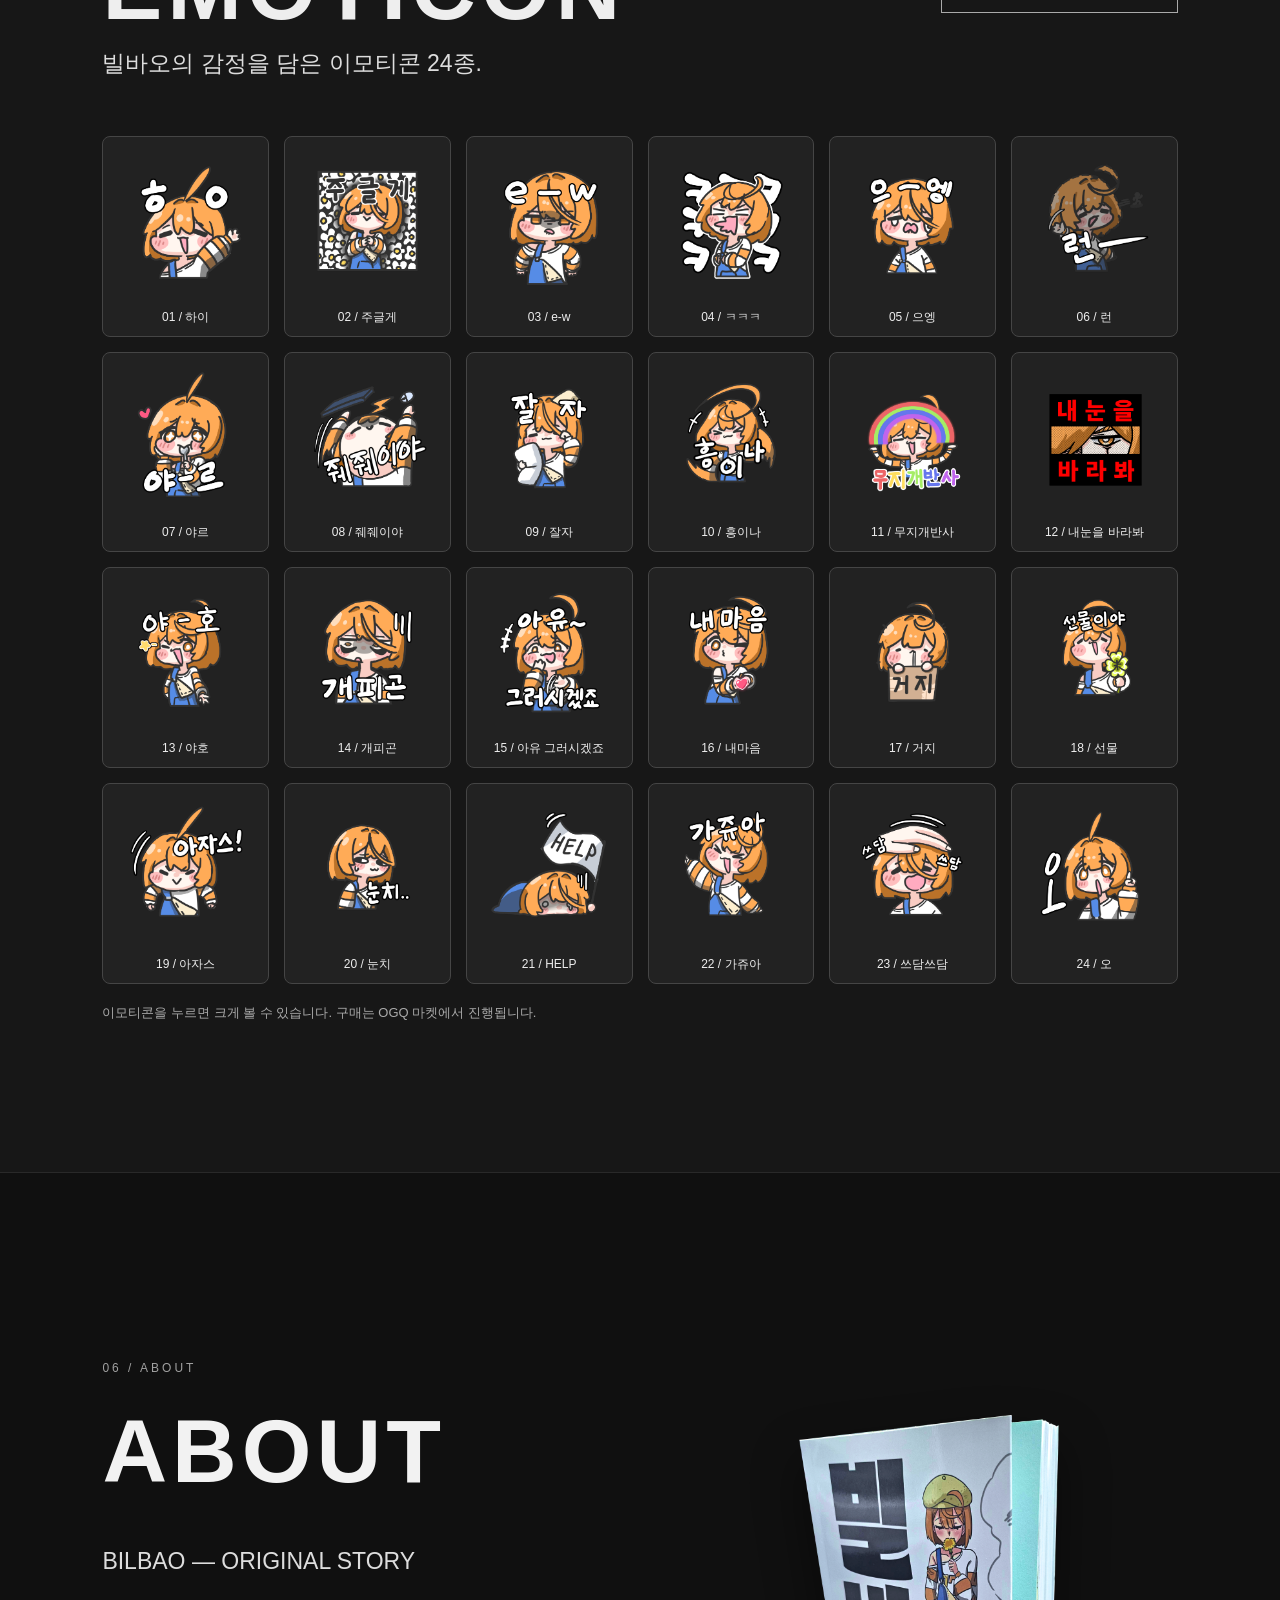
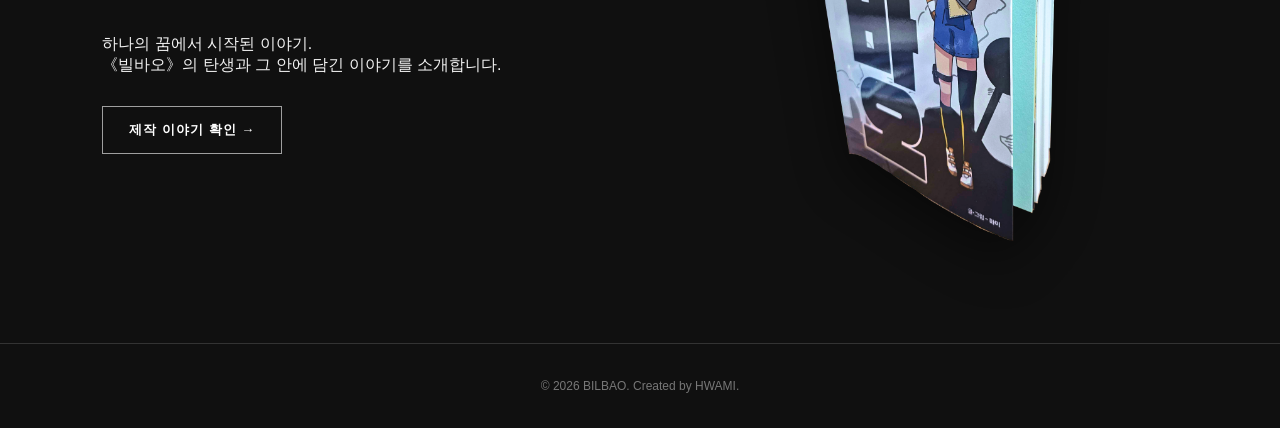
==== commit 1f73c96b: "Update index.html" ====
--- a/index.html
+++ b/index.html
@@ -27,7 +27,8 @@
 .emoticon-card img{display:block;width:100%;aspect-ratio:1;object-fit:contain}
 .emoticon-card span{display:block;margin-top:9px;text-align:center;font-size:12px}
 .emoticon-note{color:#aaa;font-size:13px;margin-top:20px}
-.emoticon-dialog{background:#222;color:#fff;border:1px solid #888;border-radius:10px;padding:30px 20px 20px;max-width:min(90vw,440px);width:90%;text-align:center;box-sizing:border-box}
+.emoticon-dialog{position:fixed !important;inset:0 !important;margin:auto !important;background:#222;color:#fff;border:1px solid #888;border-radius:10px;padding:30px 20px 20px;max-width:min(90vw,440px);width:90%;text-align:center;box-sizing:border-box}
+.emoticon-dialog[open]{display:block !important;}
 .emoticon-dialog::backdrop{background:rgba(0,0,0,.85)}
 .emoticon-dialog img{width:100%;max-width:330px;aspect-ratio:1;object-fit:contain}
 .emoticon-dialog-close{position:absolute;right:10px;top:4px;border:0;background:none;color:#fff;font-size:30px;cursor:pointer}
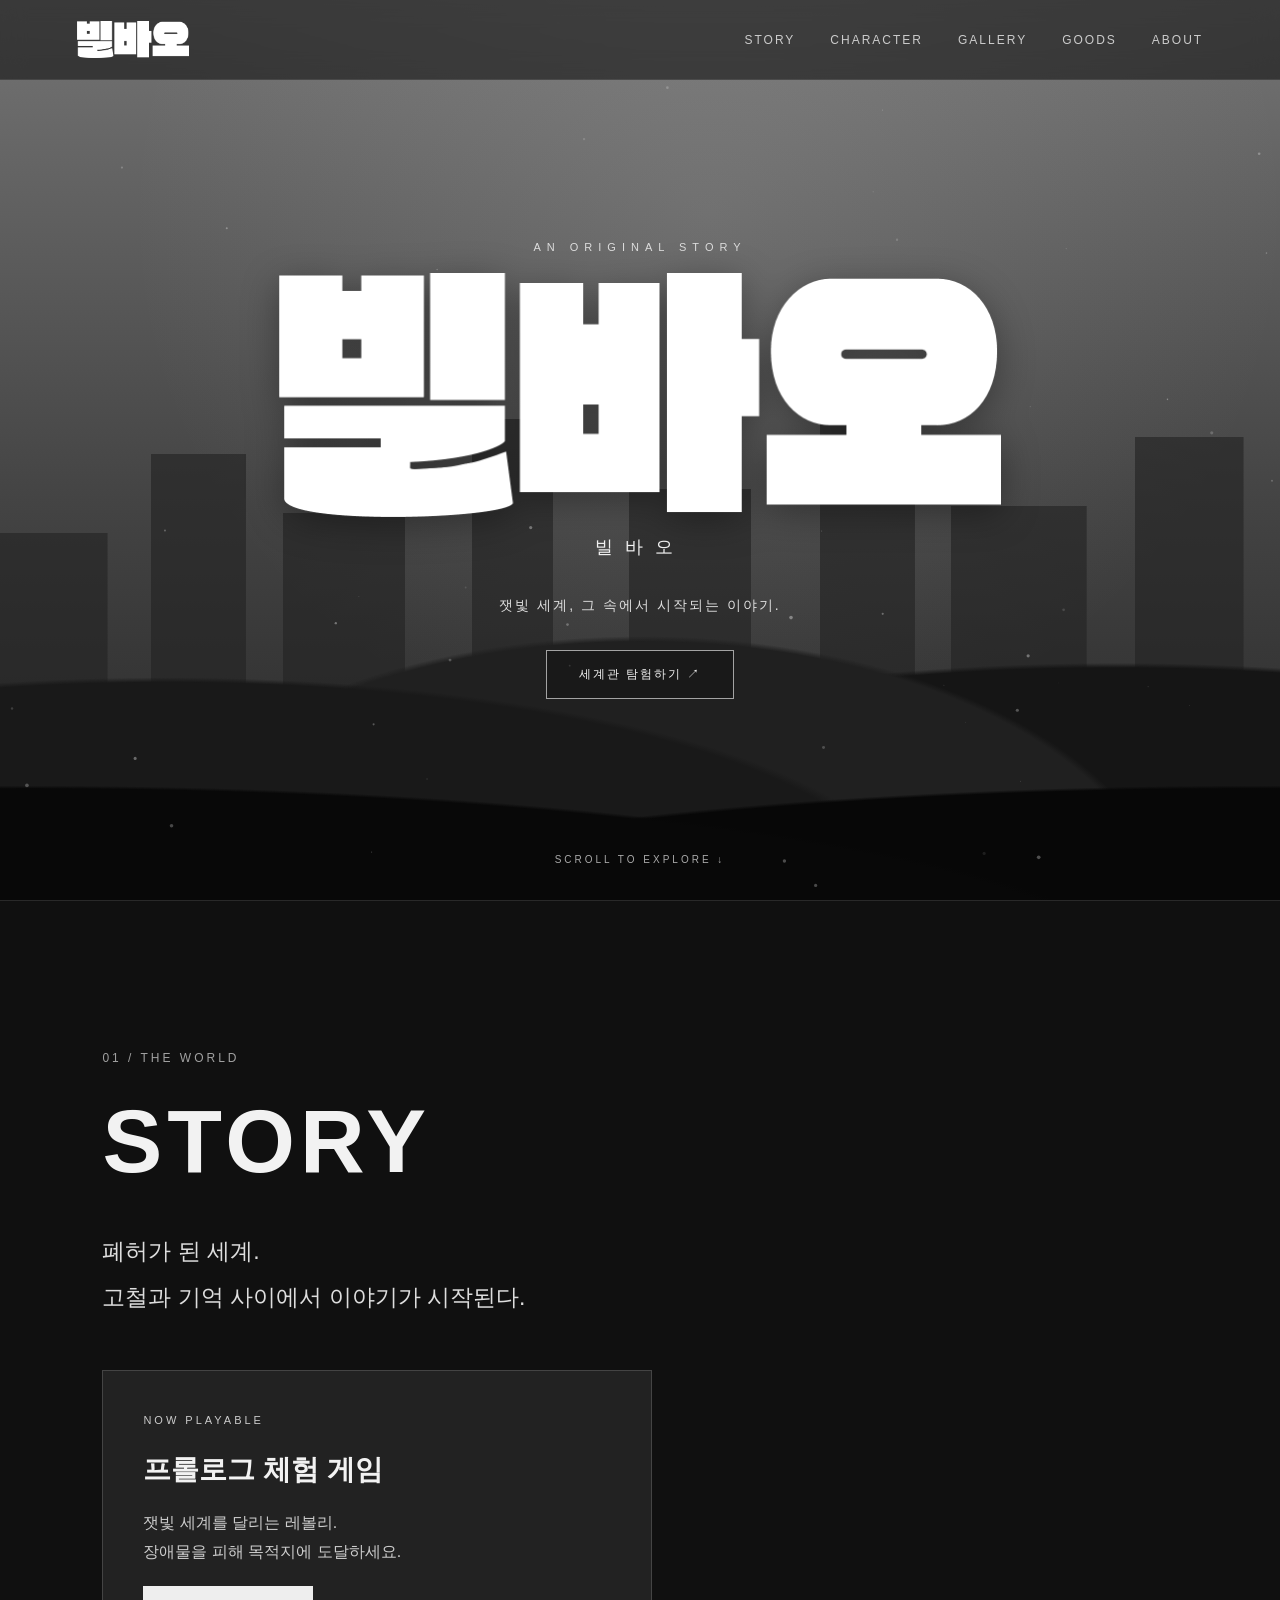
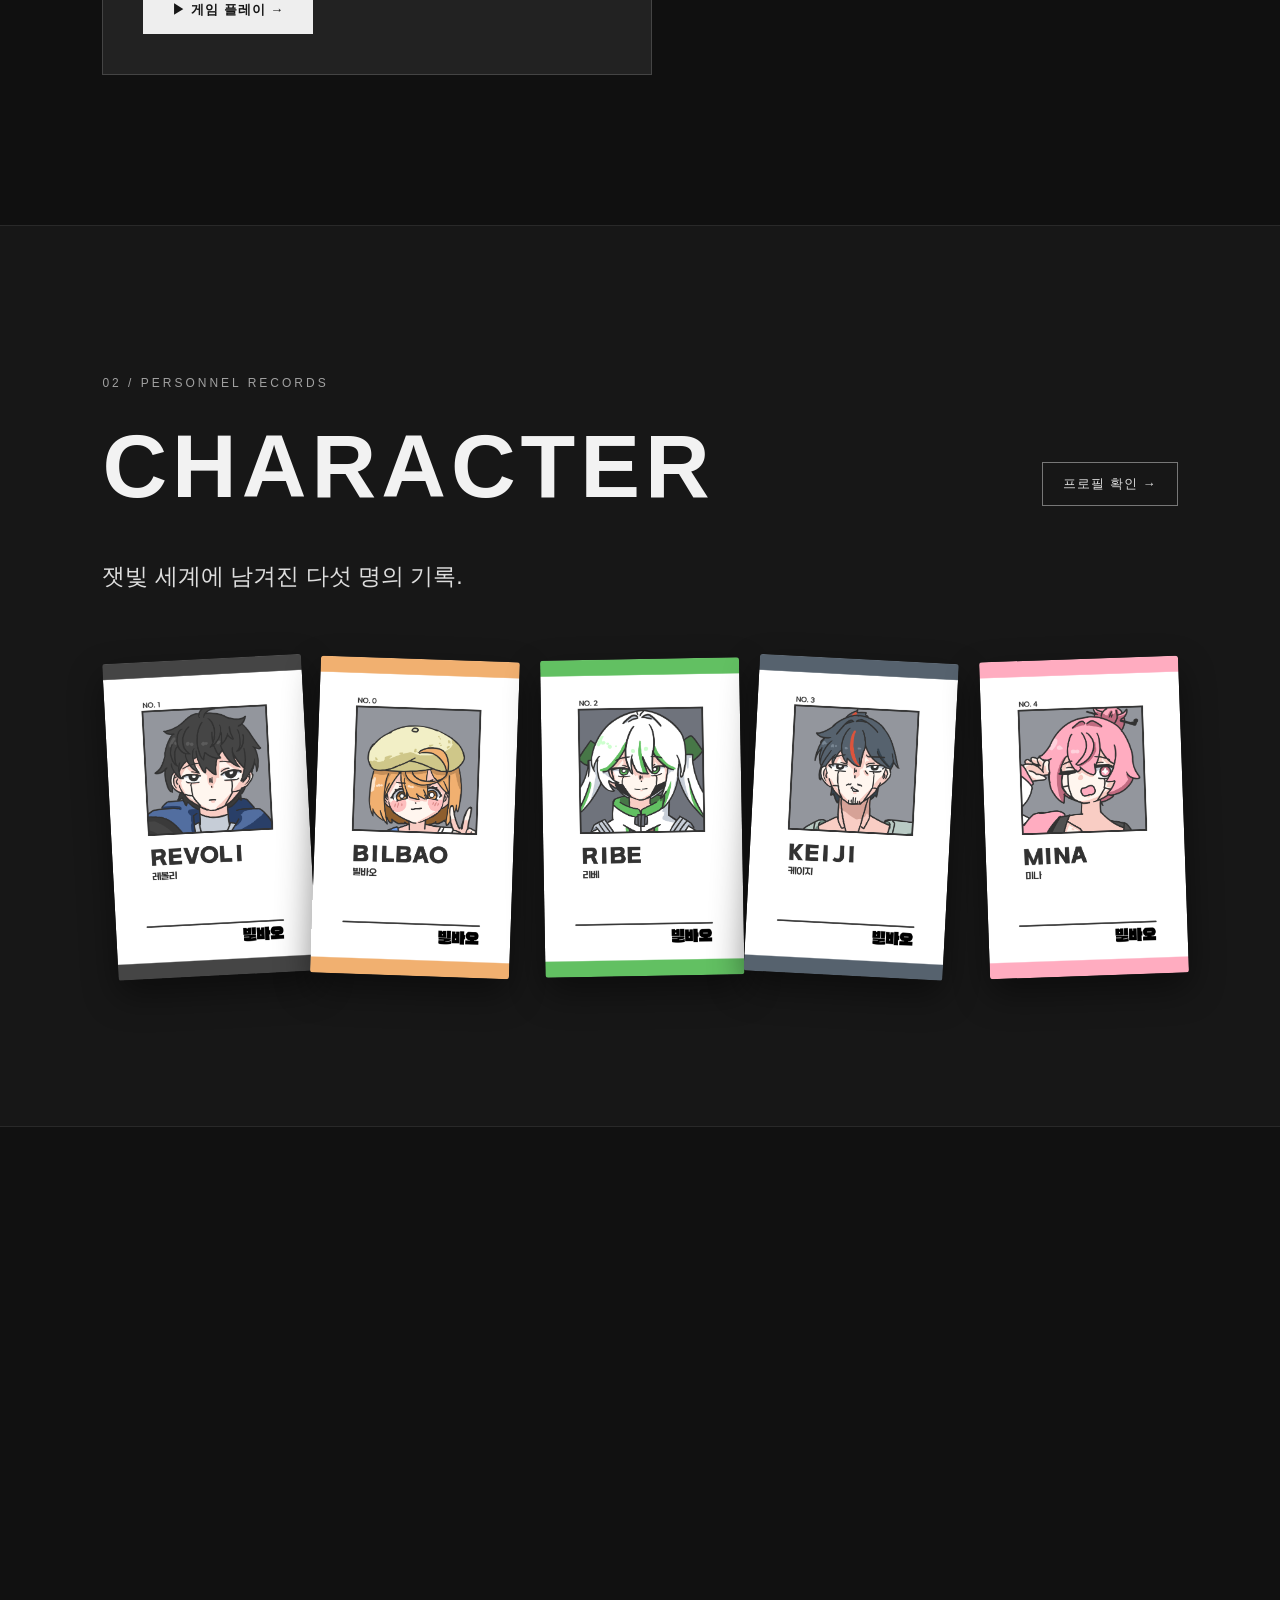
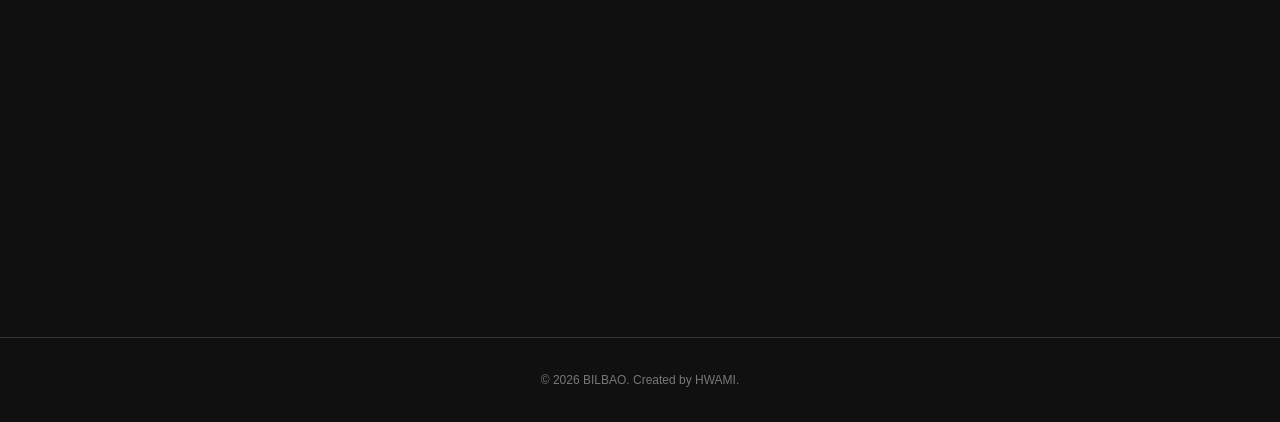
==== commit 524bb815: "Update index.html" ====
--- a/index.html
+++ b/index.html
@@ -1,7 +1,17 @@
 <!DOCTYPE html>
 <html lang="ko">
 
+
 <head>
+    <!-- Google Analytics 4 -->
+    <script async src="https://www.googletagmanager.com/gtag/js?id=G-EQ0Y4SC77S"></script>
+    <script>
+        window.dataLayer = window.dataLayer || [];
+        function gtag(){dataLayer.push(arguments);}
+        gtag('js', new Date());
+        gtag('config', 'G-EQ0Y4SC77S');
+    </script>
+
     <meta charset="UTF-8">
     <meta name="viewport" content="width=device-width, initial-scale=1.0">
     <meta name="theme-color" content="#111111">
@@ -9,8 +19,10 @@
     <title>BILBAO | 빌바오</title>
     <link rel="icon" type="image/png" href="./images/logo/bilbao-logo.png">
 
-<link rel="stylesheet" href="./style.css?v=3">
+    <link rel="stylesheet" href="./style.css?v=3">
     <script src="./script.js" defer></script>
+</head>
+
 
 
 
